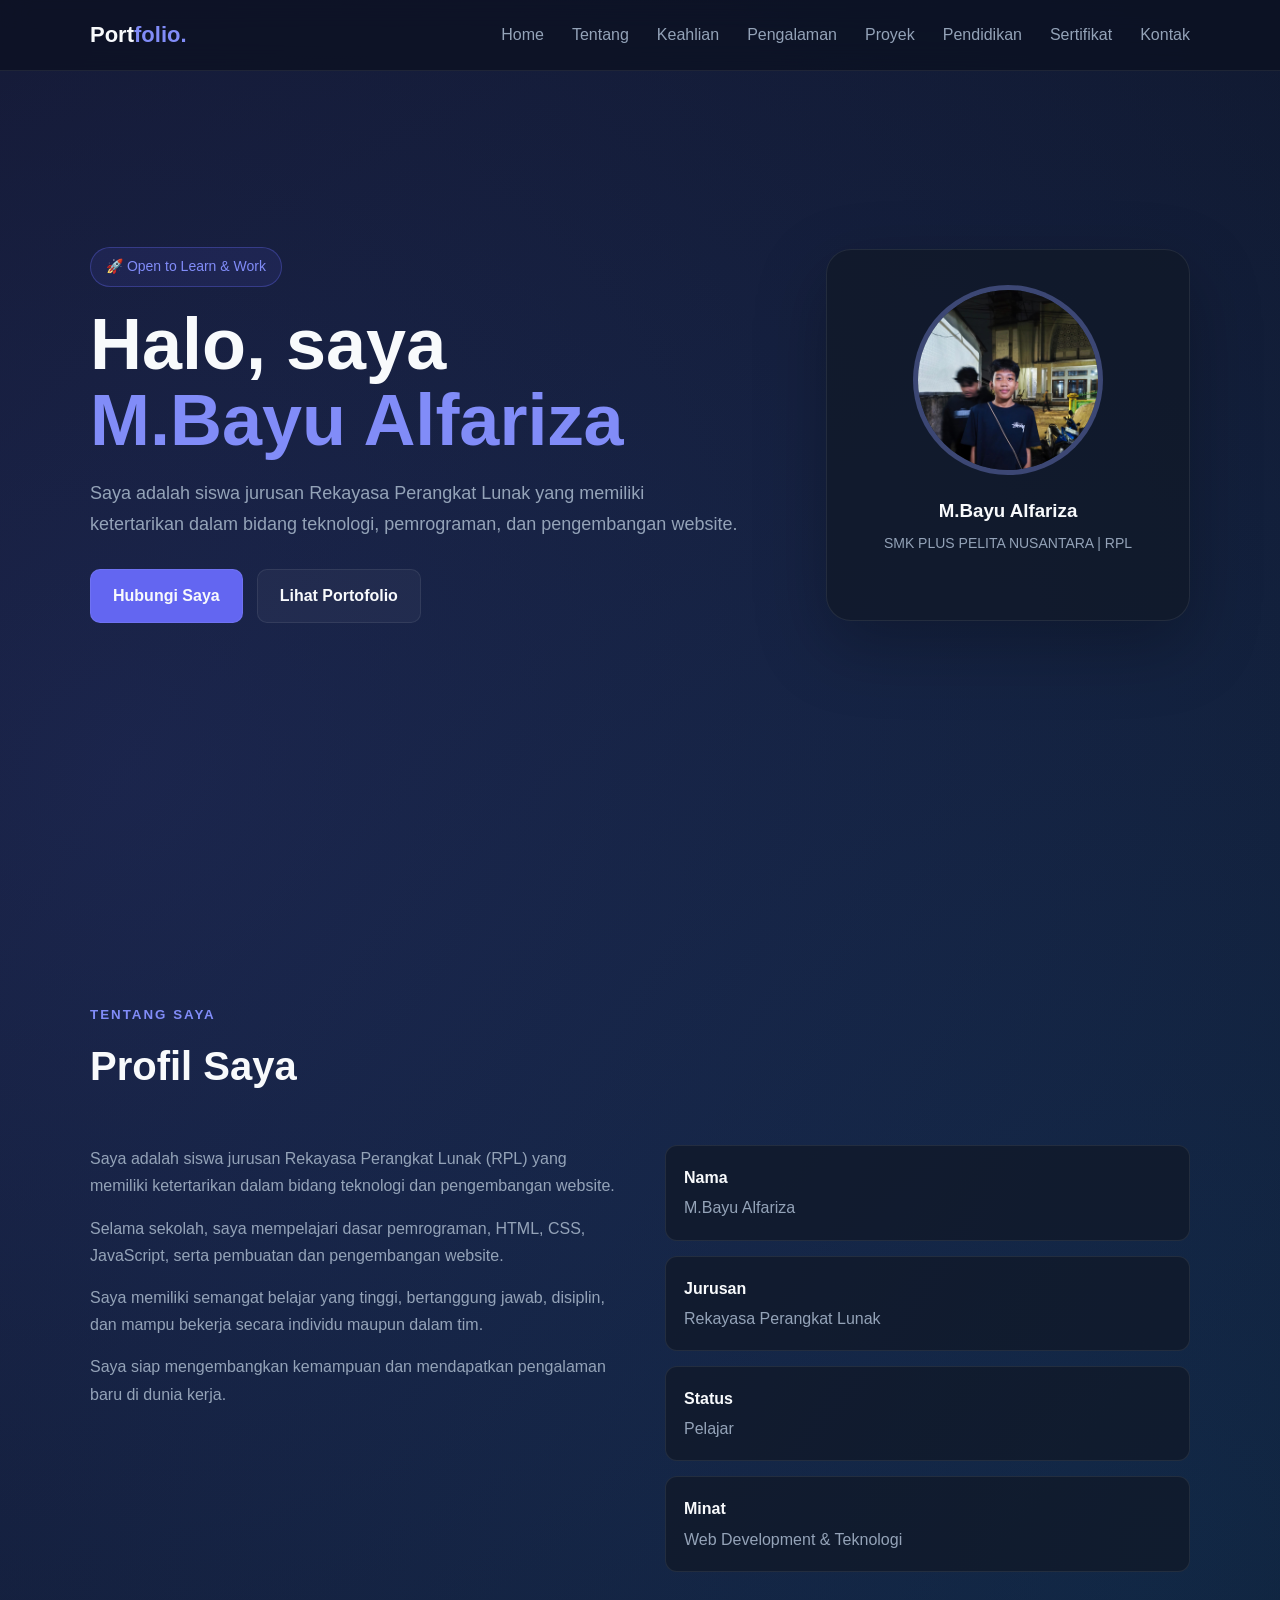
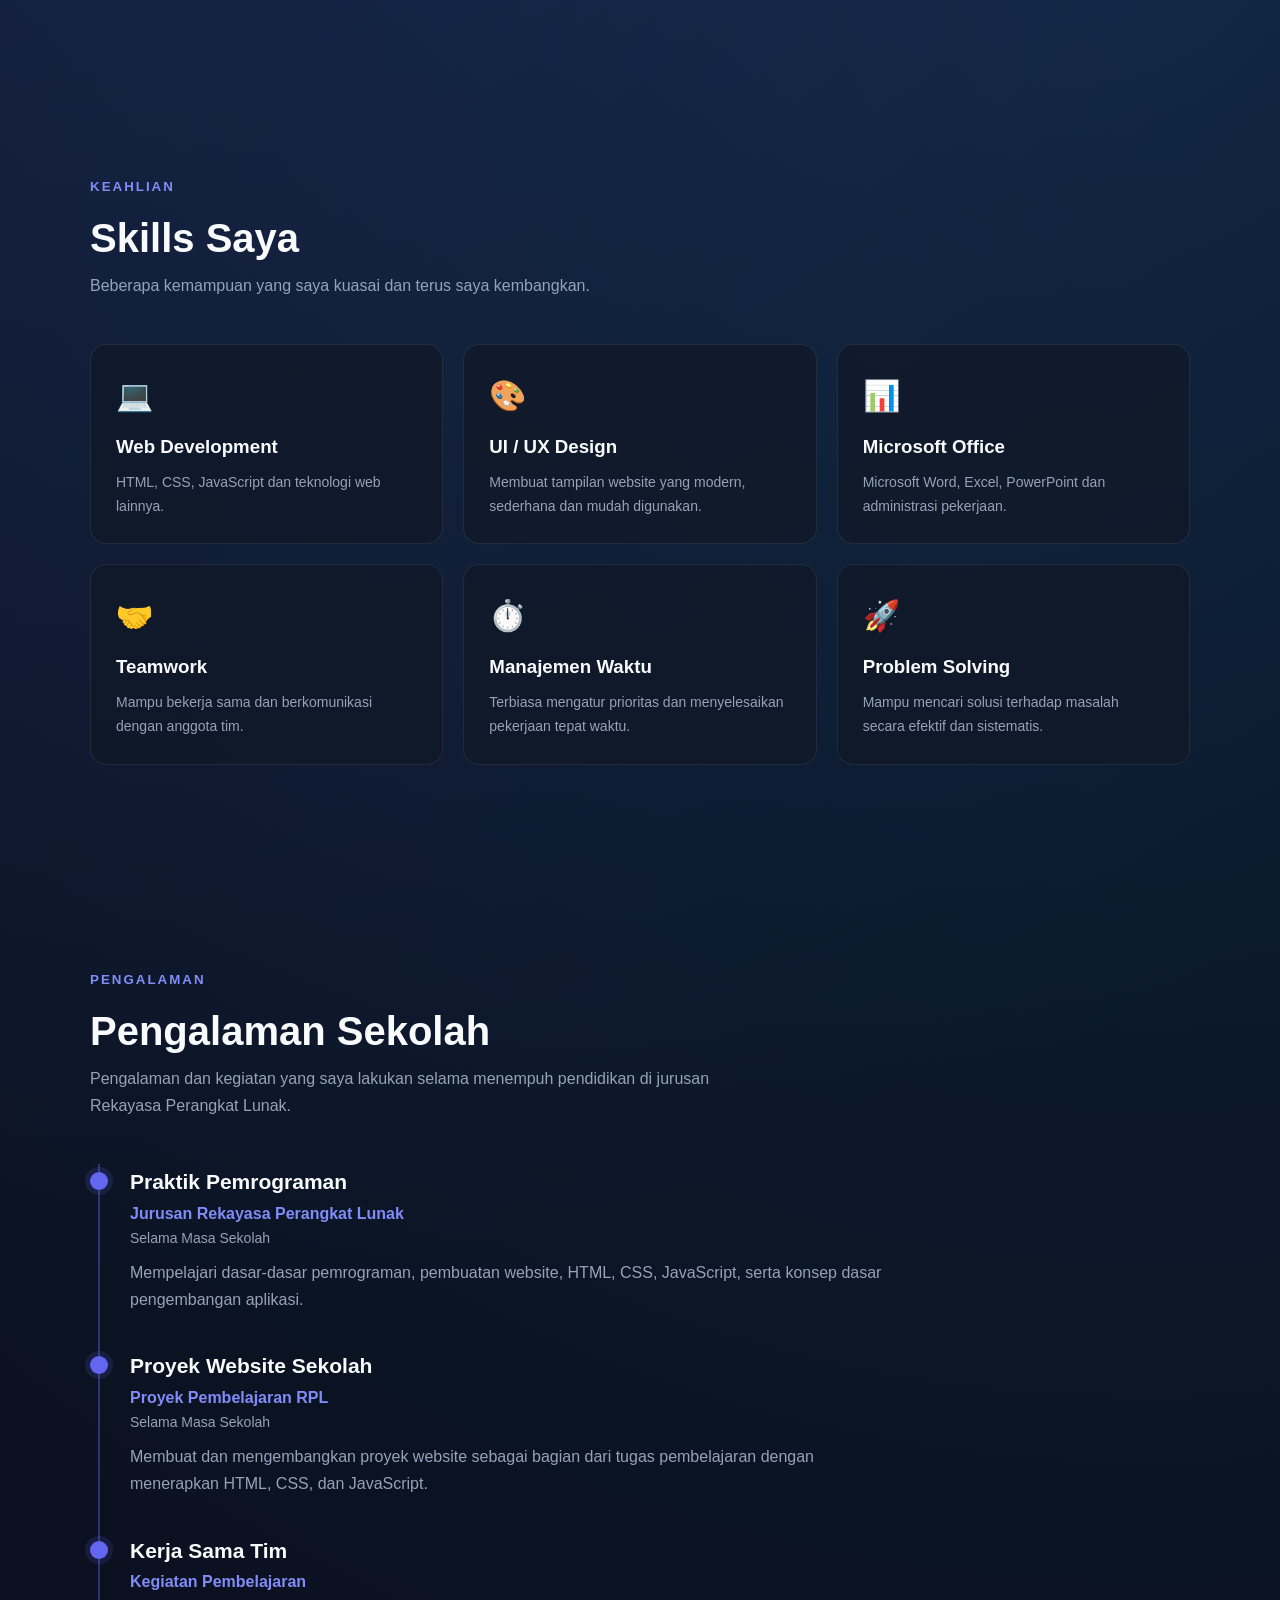
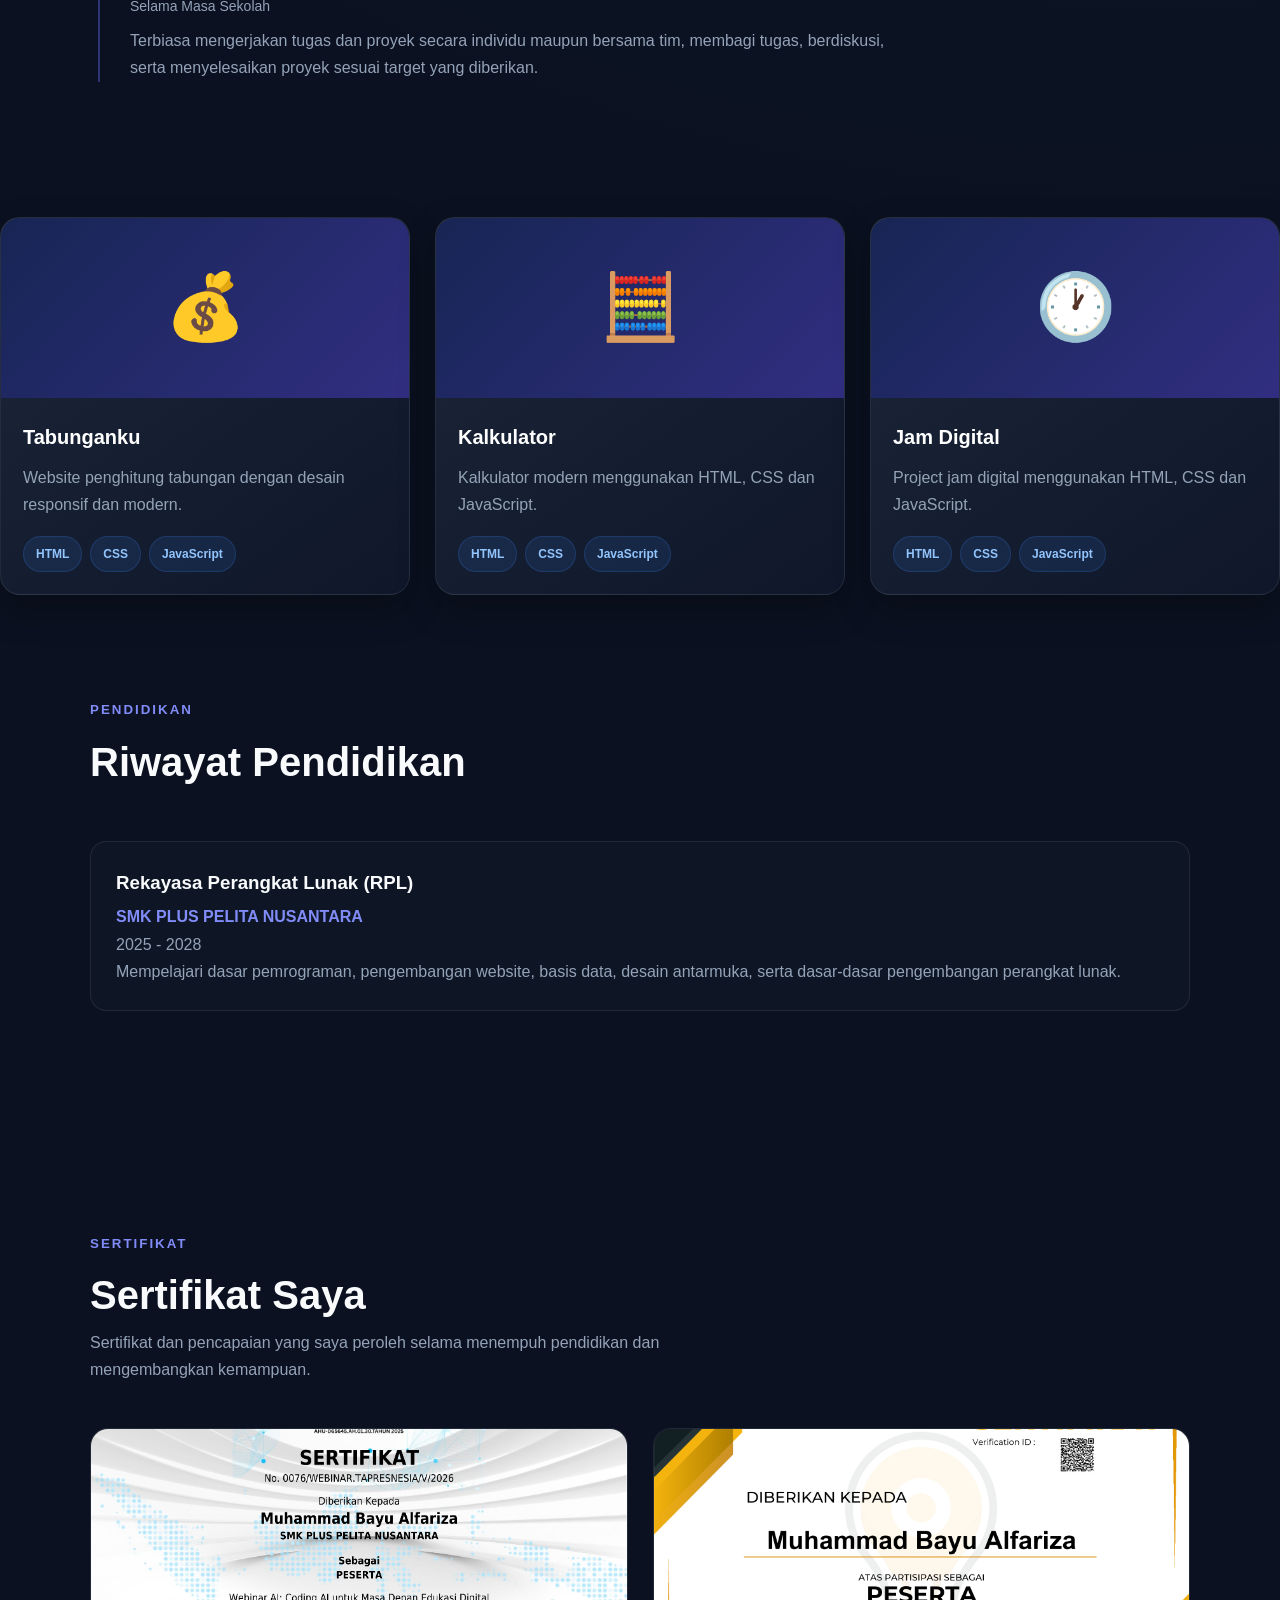
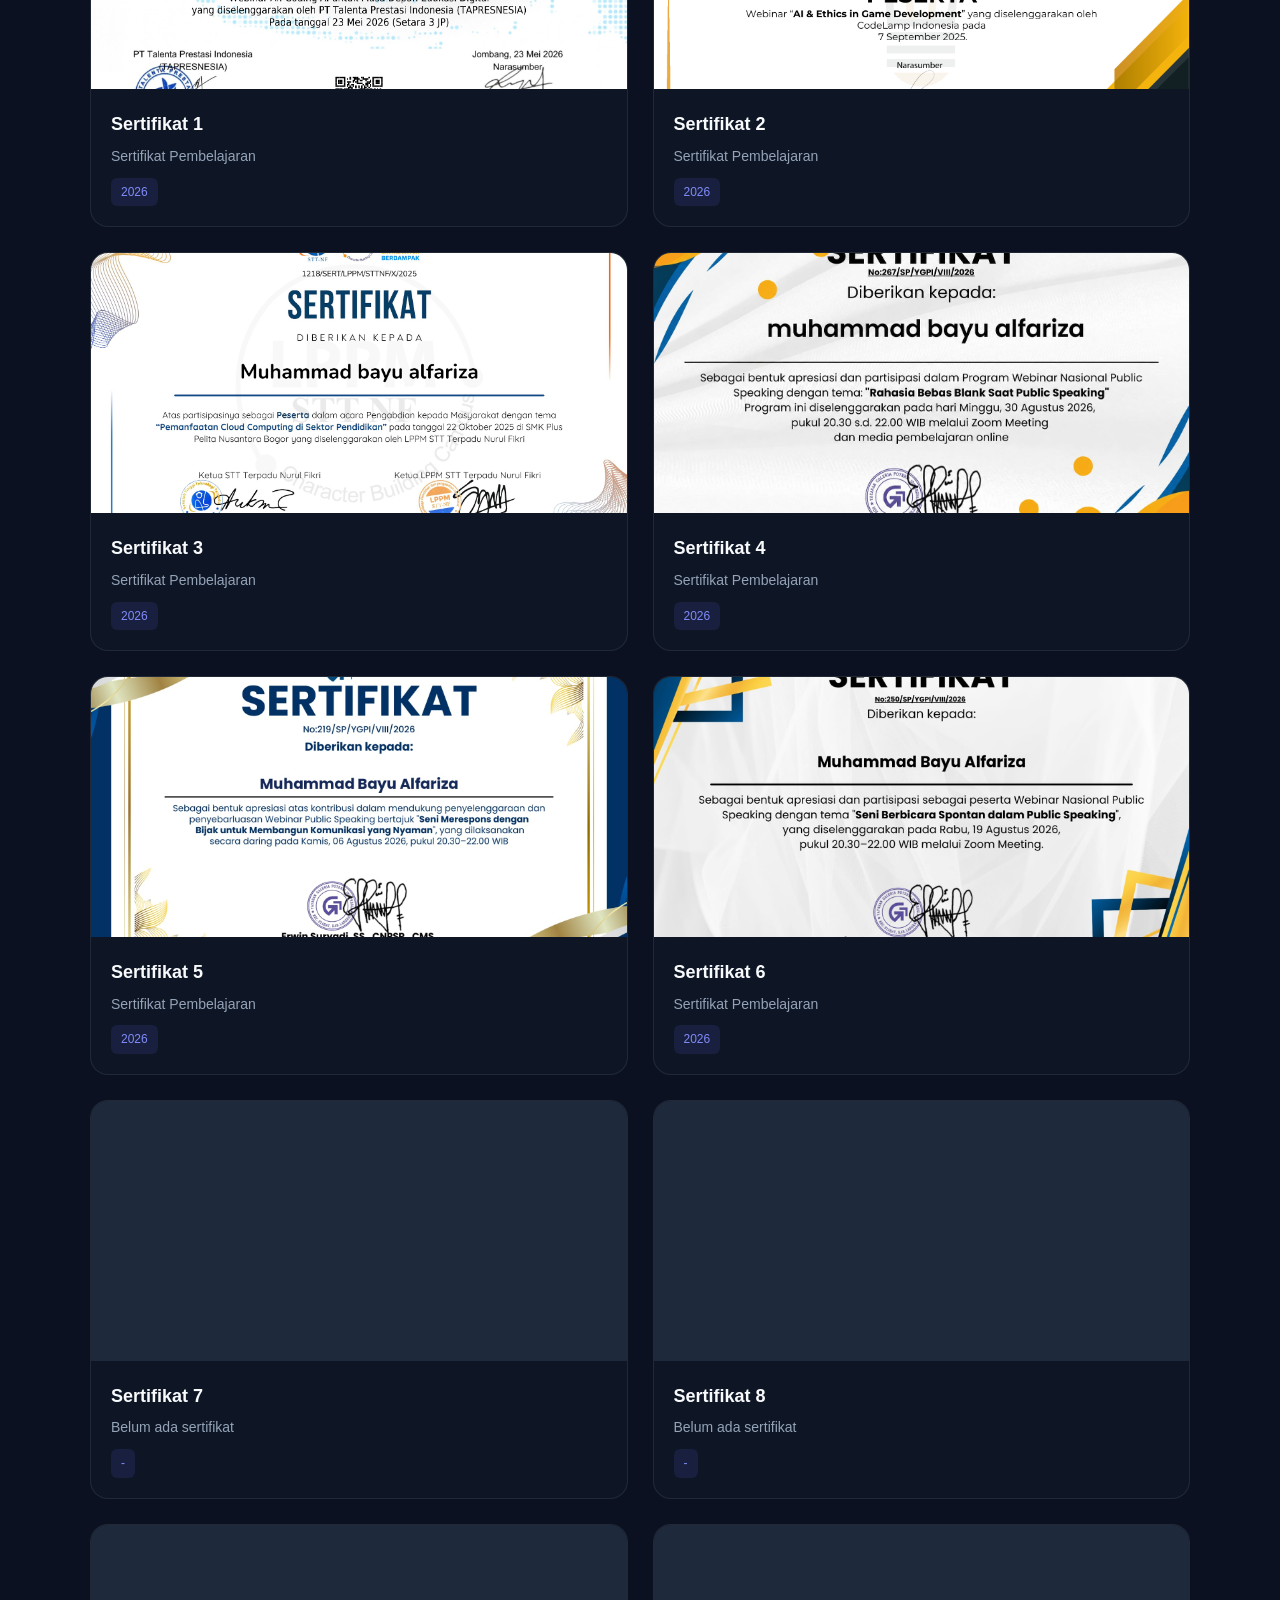
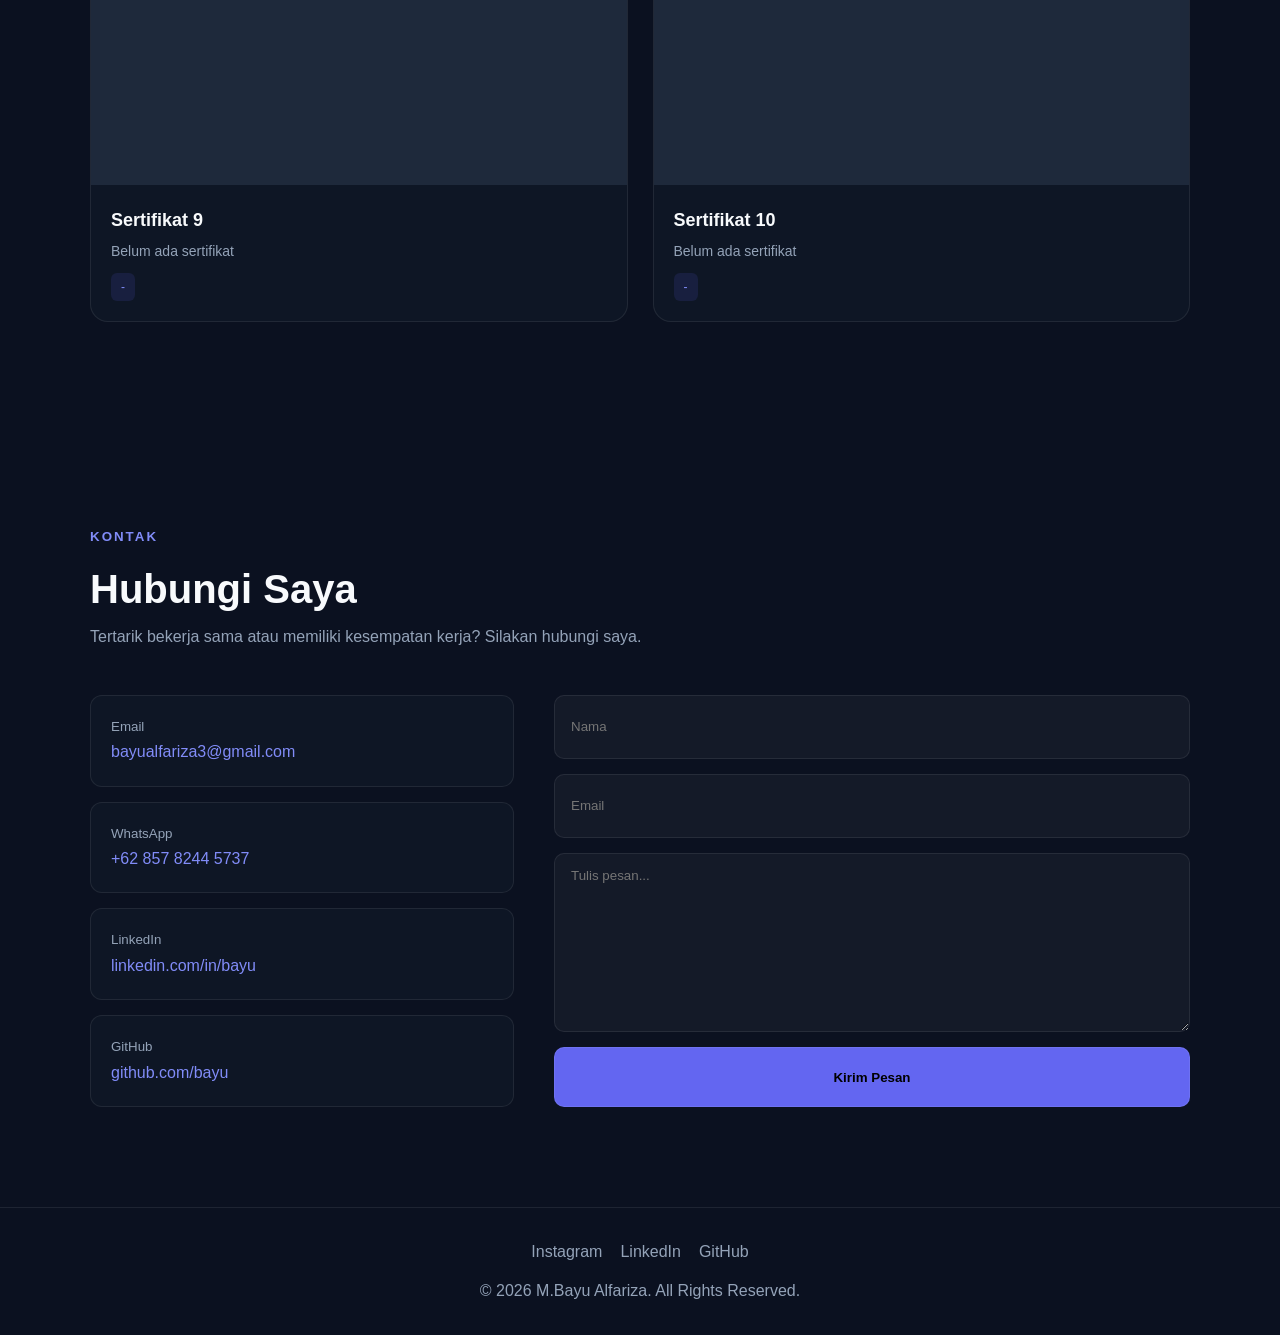
==== index.html @ d391c8b3 "Add files via upload" ====
<!DOCTYPE html>
<html lang="id">

<head>
  <meta charset="UTF-8">
  <meta name="viewport" content="width=device-width, initial-scale=1.0">

  <title>Portofolio | M.Bayu Alfariza</title>

  <meta
    name="description"
    content="Portofolio M.Bayu Alfariza - Siswa Rekayasa Perangkat Lunak."
  >

  <link rel="stylesheet" href="style.css">
</head>

<body>

  <!-- =========================
       NAVBAR
  ========================= -->

  <nav>
    <div class="container nav-container">

      <a href="#home" class="logo">
        Port<span>folio.</span>
      </a>

      <button class="menu-btn" onclick="toggleMenu()">
        ☰
      </button>

      <ul class="nav-links" id="navLinks">
        <li><a href="#home">Home</a></li>
        <li><a href="#about">Tentang</a></li>
        <li><a href="#skills">Keahlian</a></li>
        <li><a href="#experience">Pengalaman</a></li>
        <li><a href="#projects">Proyek</a></li>
        <li><a href="#education">Pendidikan</a></li>
        <li><a href="#certificates">Sertifikat</a></li>
        <li><a href="#contact">Kontak</a></li>
      </ul>

    </div>
  </nav>


  <!-- =========================
       HERO
  ========================= -->

  <section class="hero" id="home">

    <div class="container hero-content">

      <div>

        <span class="badge">
          🚀 Open to Learn & Work
        </span>

        <h1>
          Halo, saya<br>
          <span>M.Bayu Alfariza</span>
        </h1>

        <p>
          Saya adalah siswa jurusan Rekayasa Perangkat Lunak
          yang memiliki ketertarikan dalam bidang teknologi,
          pemrograman, dan pengembangan website.
        </p>

        <div class="buttons">

          <a href="#contact" class="btn btn-primary">
            Hubungi Saya
          </a>

          <a href="#projects" class="btn btn-secondary">
            Lihat Portofolio
          </a>

        </div>

      </div>


      <div class="profile-card">

        <div class="profile-photo">

          <img
            src="bayu.jpeg"
            alt="Foto M.Bayu Alfariza"
          >

        </div>

        <h3>M.Bayu Alfariza</h3>

        <p>
          SMK PLUS PELITA NUSANTARA | RPL
        </p>

      </div>

    </div>

  </section>


  <!-- =========================
       ABOUT
  ========================= -->

  <section id="about">

    <div class="container">

      <div class="section-title">

        <small>Tentang Saya</small>

        <h2>Profil Saya</h2>

      </div>


      <div class="about">

        <div>

          <p>
            Saya adalah siswa jurusan Rekayasa Perangkat Lunak
            (RPL) yang memiliki ketertarikan dalam bidang teknologi
            dan pengembangan website.
          </p>

          <p>
            Selama sekolah, saya mempelajari dasar pemrograman,
            HTML, CSS, JavaScript, serta pembuatan dan pengembangan
            website.
          </p>

          <p>
            Saya memiliki semangat belajar yang tinggi,
            bertanggung jawab, disiplin, dan mampu bekerja
            secara individu maupun dalam tim.
          </p>

          <p>
            Saya siap mengembangkan kemampuan dan mendapatkan
            pengalaman baru di dunia kerja.
          </p>

        </div>


        <div class="info-list">

          <div class="info-item">
            <strong>Nama</strong>
            <span>M.Bayu Alfariza</span>
          </div>

          <div class="info-item">
            <strong>Jurusan</strong>
            <span>Rekayasa Perangkat Lunak</span>
          </div>

          <div class="info-item">
            <strong>Status</strong>
            <span>Pelajar</span>
          </div>

          <div class="info-item">
            <strong>Minat</strong>
            <span>Web Development & Teknologi</span>
          </div>

        </div>

      </div>

    </div>

  </section>


  <!-- =========================
       SKILLS
  ========================= -->

  <section id="skills">

    <div class="container">

      <div class="section-title">

        <small>Keahlian</small>

        <h2>Skills Saya</h2>

        <p>
          Beberapa kemampuan yang saya kuasai dan terus
          saya kembangkan.
        </p>

      </div>


      <div class="skills">

        <div class="skill-card">
          <div class="skill-icon">💻</div>
          <h3>Web Development</h3>
          <p>
            HTML, CSS, JavaScript dan teknologi web lainnya.
          </p>
        </div>

        <div class="skill-card">
          <div class="skill-icon">🎨</div>
          <h3>UI / UX Design</h3>
          <p>
            Membuat tampilan website yang modern,
            sederhana dan mudah digunakan.
          </p>
        </div>

        <div class="skill-card">
          <div class="skill-icon">📊</div>
          <h3>Microsoft Office</h3>
          <p>
            Microsoft Word, Excel, PowerPoint dan
            administrasi pekerjaan.
          </p>
        </div>

        <div class="skill-card">
          <div class="skill-icon">🤝</div>
          <h3>Teamwork</h3>
          <p>
            Mampu bekerja sama dan berkomunikasi
            dengan anggota tim.
          </p>
        </div>

        <div class="skill-card">
          <div class="skill-icon">⏱️</div>
          <h3>Manajemen Waktu</h3>
          <p>
            Terbiasa mengatur prioritas dan menyelesaikan
            pekerjaan tepat waktu.
          </p>
        </div>

        <div class="skill-card">
          <div class="skill-icon">🚀</div>
          <h3>Problem Solving</h3>
          <p>
            Mampu mencari solusi terhadap masalah
            secara efektif dan sistematis.
          </p>
        </div>

      </div>

    </div>

  </section>


  <!-- =========================
       PENGALAMAN SEKOLAH
  ========================= -->

  <section id="experience">

    <div class="container">

      <div class="section-title">

        <small>Pengalaman</small>

        <h2>Pengalaman Sekolah</h2>

        <p>
          Pengalaman dan kegiatan yang saya lakukan selama
          menempuh pendidikan di jurusan Rekayasa Perangkat Lunak.
        </p>

      </div>


      <div class="timeline">

        <div class="timeline-item">

          <h3>Praktik Pemrograman</h3>

          <div class="company">
            Jurusan Rekayasa Perangkat Lunak
          </div>

          <div class="date">
            Selama Masa Sekolah
          </div>

          <p>
            Mempelajari dasar-dasar pemrograman, pembuatan
            website, HTML, CSS, JavaScript, serta konsep dasar
            pengembangan aplikasi.
          </p>

        </div>


        <div class="timeline-item">

          <h3>Proyek Website Sekolah</h3>

          <div class="company">
            Proyek Pembelajaran RPL
          </div>

          <div class="date">
            Selama Masa Sekolah
          </div>

          <p>
            Membuat dan mengembangkan proyek website sebagai
            bagian dari tugas pembelajaran dengan menerapkan
            HTML, CSS, dan JavaScript.
          </p>

        </div>


        <div class="timeline-item">

          <h3>Kerja Sama Tim</h3>

          <div class="company">
            Kegiatan Pembelajaran
          </div>

          <div class="date">
            Selama Masa Sekolah
          </div>

          <p>
            Terbiasa mengerjakan tugas dan proyek secara
            individu maupun bersama tim, membagi tugas,
            berdiskusi, serta menyelesaikan proyek sesuai
            target yang diberikan.
          </p>

        </div>

      </div>

    </div>

  </section>


<div class="projects">

  <!-- TABUNGANKU -->
  <div class="project-card">
    <a href="tabungan/index.html" class="project-link">

      <div class="project-image">
        💰
      </div>

      <div class="project-content">
        <h3>Tabunganku</h3>

        <p>
          Website penghitung tabungan dengan desain
          responsif dan modern.
        </p>

        <div class="tags">
          <span class="tag">HTML</span>
          <span class="tag">CSS</span>
          <span class="tag">JavaScript</span>
        </div>
      </div>

    </a>
  </div>


  <!-- KALKULATOR -->
  <div class="project-card">
    <a href="kalkulator/index.html" class="project-link">

      <div class="project-image">
        🧮
      </div>

      <div class="project-content">
        <h3>Kalkulator</h3>

        <p>
          Kalkulator modern menggunakan HTML,
          CSS dan JavaScript.
        </p>

        <div class="tags">
          <span class="tag">HTML</span>
          <span class="tag">CSS</span>
          <span class="tag">JavaScript</span>
        </div>
      </div>

    </a>
  </div>


  <!-- JAM DIGITAL -->
  <div class="project-card">
    <a href="jamdigital/index.html" class="project-link">

      <div class="project-image">
        🕐
      </div>

      <div class="project-content">
        <h3>Jam Digital</h3>

        <p>
          Project jam digital menggunakan HTML,
          CSS dan JavaScript.
        </p>

        <div class="tags">
          <span class="tag">HTML</span>
          <span class="tag">CSS</span>
          <span class="tag">JavaScript</span>
        </div>
      </div>

    </a>
  </div>

</div>



  <!-- =========================
       PENDIDIKAN
  ========================= -->

  <section id="education">

    <div class="container">

      <div class="section-title">

        <small>Pendidikan</small>

        <h2>Riwayat Pendidikan</h2>

      </div>


      <div class="education-card">

        <h3>
          Rekayasa Perangkat Lunak (RPL)
        </h3>

        <div class="school">
          SMK PLUS PELITA NUSANTARA
        </div>

        <p>
          2025 - 2028
        </p>

        <p>
          Mempelajari dasar pemrograman, pengembangan website,
          basis data, desain antarmuka, serta dasar-dasar
          pengembangan perangkat lunak.
        </p>

      </div>

    </div>

  </section>


  <!-- =========================
       SERTIFIKAT
  ========================= -->

  <section id="certificates">

    <div class="container">

      <div class="section-title">

        <small>Sertifikat</small>

        <h2>Sertifikat Saya</h2>

        <p>
          Sertifikat dan pencapaian yang saya peroleh selama
          menempuh pendidikan dan mengembangkan kemampuan.
        </p>

      </div>


      <div class="certificates">

        <!-- Sertifikat 1 -->
        <div class="certificate-card">

          <div class="certificate-image">
            <img
              src="0.png"
              alt="Sertifikat 1"
              onclick="openCertificate(this.src)"
            >
          </div>

          <div class="certificate-content">
            <h3>Sertifikat 1</h3>
            <p>Sertifikat Pembelajaran</p>
            <span>2026</span>
          </div>

        </div>


        <!-- Sertifikat 2 -->
        <div class="certificate-card">

          <div class="certificate-image">
            <img
              src="2.png"
              alt="Sertifikat 2"
              onclick="openCertificate(this.src)"
            >
          </div>

          <div class="certificate-content">
            <h3>Sertifikat 2</h3>
            <p>Sertifikat Pembelajaran</p>
            <span>2026</span>
          </div>

        </div>


        <!-- Sertifikat 3 -->
        <div class="certificate-card">

          <div class="certificate-image">
            <img
              src="3.png"
              alt="Sertifikat 3"
              onclick="openCertificate(this.src)"
            >
          </div>

          <div class="certificate-content">
            <h3>Sertifikat 3</h3>
            <p>Sertifikat Pembelajaran</p>
            <span>2026</span>
          </div>

        </div>


        <!-- Sertifikat 4 -->
        <div class="certificate-card">

          <div class="certificate-image">
            <img
              src="4.jpeg"
              alt="Sertifikat 4"
              onclick="openCertificate(this.src)"
            >
          </div>

          <div class="certificate-content">
            <h3>Sertifikat 4</h3>
            <p>Sertifikat Pembelajaran</p>
            <span>2026</span>
          </div>

        </div>


        <!-- Sertifikat 5 -->
        <div class="certificate-card">

          <div class="certificate-image">
            <img
              src="5.jpeg"
              alt="Sertifikat 5"
              onclick="openCertificate(this.src)"
            >
          </div>

          <div class="certificate-content">
            <h3>Sertifikat 5</h3>
            <p>Sertifikat Pembelajaran</p>
            <span>2026</span>
          </div>

        </div>


        <!-- Sertifikat 6 -->
        <div class="certificate-card">

          <div class="certificate-image">
            <img
              src="6.jpeg"
              alt="Sertifikat 6"
              onclick="openCertificate(this.src)"
            >
          </div>

          <div class="certificate-content">
            <h3>Sertifikat 6</h3>
            <p>Sertifikat Pembelajaran</p>
            <span>2026</span>
          </div>

        </div>


        <!-- Sertifikat 7 -->
        <div class="certificate-card">

          <div class="certificate-image">
            <!-- Tempat foto sertifikat 7 -->
          </div>

          <div class="certificate-content">
            <h3>Sertifikat 7</h3>
            <p>Belum ada sertifikat</p>
            <span>-</span>
          </div>

        </div>


        <!-- Sertifikat 8 -->
        <div class="certificate-card">

          <div class="certificate-image">
            <!-- Tempat foto sertifikat 8 -->
          </div>

          <div class="certificate-content">
            <h3>Sertifikat 8</h3>
            <p>Belum ada sertifikat</p>
            <span>-</span>
          </div>

        </div>


        <!-- Sertifikat 9 -->
        <div class="certificate-card">

          <div class="certificate-image">
            <!-- Tempat foto sertifikat 9 -->
          </div>

          <div class="certificate-content">
            <h3>Sertifikat 9</h3>
            <p>Belum ada sertifikat</p>
            <span>-</span>
          </div>

        </div>


        <!-- Sertifikat 10 -->
        <div class="certificate-card">

          <div class="certificate-image">
            <!-- Tempat foto sertifikat 10 -->
          </div>

          <div class="certificate-content">
            <h3>Sertifikat 10</h3>
            <p>Belum ada sertifikat</p>
            <span>-</span>
          </div>

        </div>

      </div>

    </div>

  </section>


  <!-- =========================
       POPUP SERTIFIKAT
  ========================= -->

  <div
    class="certificate-modal"
    id="certificateModal"
  >

    <button
      class="close-modal"
      onclick="closeCertificate()"
    >
      &times;
    </button>

    <img
      id="certificatePreview"
      src=""
      alt="Preview Sertifikat"
    >

  </div>


  <!-- =========================
       CONTACT
  ========================= -->

  <section id="contact">

    <div class="container">

      <div class="section-title">

        <small>Kontak</small>

        <h2>Hubungi Saya</h2>

        <p>
          Tertarik bekerja sama atau memiliki kesempatan
          kerja? Silakan hubungi saya.
        </p>

      </div>


      <div class="contact">

        <div class="contact-info">

          <div class="contact-item">
            <small>Email</small>
            <a href="mailto:bayualfariza3@gmail.com">
              bayualfariza3@gmail.com
            </a>
          </div>

          <div class="contact-item">
            <small>WhatsApp</small>
            <a
              href="https://wa.me/6285782445737"
              target="_blank"
            >
              +62 857 8244 5737
            </a>
          </div>

          <div class="contact-item">
            <small>LinkedIn</small>
            <a href="#" target="_blank">
              linkedin.com/in/bayu
            </a>
          </div>

          <div class="contact-item">
            <small>GitHub</small>
            <a href="#" target="_blank">
              github.com/bayu
            </a>
          </div>

        </div>


        <form onsubmit="sendMessage(event)">

          <input
            type="text"
            id="name"
            placeholder="Nama"
            required
          >

          <input
            type="email"
            id="email"
            placeholder="Email"
            required
          >

          <textarea
            id="message"
            placeholder="Tulis pesan..."
            required
          ></textarea>

          <button
            type="submit"
            class="btn btn-primary"
          >
            Kirim Pesan
          </button>

        </form>

      </div>

    </div>

  </section>


  <!-- =========================
       FOOTER
  ========================= -->

  <footer>

    <div class="container">

      <div class="social">

        <a href="#" target="_blank">Instagram</a>
        <a href="#" target="_blank">LinkedIn</a>
        <a href="#" target="_blank">GitHub</a>

      </div>

      <p>
        © <span id="year"></span>
        M.Bayu Alfariza.
        All Rights Reserved.
      </p>

    </div>

  </footer>


  <script src="script.js"></script>

</body>
</html>
---- style.css ----
:root {
  --bg: #0b1120;
  --bg-soft: #111827;
  --card: rgba(17, 24, 39, 0.75);
  --primary: #6366f1;
  --primary-light: #818cf8;
  --text: #f8fafc;
  --muted: #94a3b8;
  --border: rgba(255, 255, 255, 0.08);
}

* {
  margin: 0;
  padding: 0;
  box-sizing: border-box;
  scroll-behavior: smooth;
}

body {
  font-family: Arial, Helvetica, sans-serif;
  background:
    radial-gradient(
      circle at 10% 10%,
      rgba(99, 102, 241, 0.18),
      transparent 30%
    ),
    radial-gradient(
      circle at 90% 20%,
      rgba(14, 165, 233, 0.12),
      transparent 30%
    ),
    var(--bg);
  color: var(--text);
  line-height: 1.7;
}

a {
  color: inherit;
  text-decoration: none;
}

.container {
  width: min(1100px, 90%);
  margin: auto;
}

/* =========================
   NAVBAR
========================= */

nav {
  position: fixed;
  top: 0;
  left: 0;
  width: 100%;
  z-index: 1000;
  background: rgba(11, 17, 32, 0.75);
  backdrop-filter: blur(14px);
  border-bottom: 1px solid var(--border);
}

.nav-container {
  height: 70px;
  display: flex;
  align-items: center;
  justify-content: space-between;
}

.logo {
  font-size: 22px;
  font-weight: 800;
}

.logo span {
  color: var(--primary-light);
}

.nav-links {
  display: flex;
  gap: 28px;
  list-style: none;
}

.nav-links a {
  color: var(--muted);
  transition: 0.3s;
}

.nav-links a:hover {
  color: white;
}

.menu-btn {
  display: none;
  background: none;
  border: none;
  color: white;
  font-size: 25px;
  cursor: pointer;
}

/* =========================
   HERO
========================= */

.hero {
  min-height: 100vh;
  display: flex;
  align-items: center;
  padding-top: 70px;
}

.hero-content {
  display: grid;
  grid-template-columns: 1.3fr 0.7fr;
  align-items: center;
  gap: 60px;
}

.badge {
  display: inline-block;
  padding: 7px 15px;
  border: 1px solid rgba(99, 102, 241, 0.35);
  background: rgba(99, 102, 241, 0.1);
  color: var(--primary-light);
  border-radius: 30px;
  margin-bottom: 20px;
  font-size: 14px;
}

.hero h1 {
  font-size: clamp(40px, 7vw, 72px);
  line-height: 1.05;
  margin-bottom: 20px;
}

.hero h1 span {
  color: var(--primary-light);
}

.hero p {
  max-width: 650px;
  margin-bottom: 30px;
  color: var(--muted);
  font-size: 18px;
}

.buttons {
  display: flex;
  gap: 14px;
  flex-wrap: wrap;
}

.btn {
  display: inline-block;
  padding: 12px 22px;
  border: 1px solid var(--border);
  border-radius: 10px;
  font-weight: 700;
  transition: 0.3s;
}

.btn-primary {
  background: var(--primary);
}

.btn-primary:hover {
  background: #4f46e5;
  transform: translateY(-2px);
}

.btn-secondary {
  background: rgba(255, 255, 255, 0.04);
}

.btn-secondary:hover {
  background: rgba(255, 255, 255, 0.09);
}

.profile-card {
  padding: 35px;
  border: 1px solid var(--border);
  border-radius: 25px;
  background: var(--card);
  text-align: center;
  box-shadow: 0 25px 70px rgba(0, 0, 0, 0.25);
}

.profile-photo {
  width: 190px;
  height: 190px;
  margin: auto auto 20px;
  overflow: hidden;
  border: 5px solid rgba(129, 140, 248, 0.3);
  border-radius: 50%;
  background: #1e293b;
}

.profile-photo img {
  width: 100%;
  height: 100%;
  object-fit: cover;
}

.profile-card h3 {
  margin-bottom: 5px;
}

.profile-card p {
  color: var(--muted);
  font-size: 14px;
}

/* =========================
   SECTION
========================= */

section {
  padding: 100px 0;
}

.section-title {
  margin-bottom: 45px;
}

.section-title small {
  color: var(--primary-light);
  font-weight: bold;
  text-transform: uppercase;
  letter-spacing: 2px;
}

.section-title h2 {
  margin-top: 5px;
  font-size: 40px;
}

.section-title p {
  max-width: 650px;
  color: var(--muted);
}

/* =========================
   ABOUT
========================= */

.about {
  display: grid;
  grid-template-columns: 1fr 1fr;
  gap: 50px;
}

.about p {
  margin-bottom: 15px;
  color: var(--muted);
}

.info-list {
  display: grid;
  gap: 15px;
}

.info-item {
  padding: 18px;
  border: 1px solid var(--border);
  border-radius: 12px;
  background: var(--card);
}

.info-item strong {
  display: block;
  margin-bottom: 3px;
}

.info-item span {
  color: var(--muted);
}

/* =========================
   SKILLS
========================= */

.skills {
  display: grid;
  grid-template-columns: repeat(3, 1fr);
  gap: 20px;
}

.skill-card {
  padding: 25px;
  border: 1px solid var(--border);
  border-radius: 16px;
  background: var(--card);
  transition: 0.3s;
}

.skill-card:hover {
  transform: translateY(-5px);
  border-color: rgba(129, 140, 248, 0.5);
}

.skill-icon {
  margin-bottom: 10px;
  font-size: 30px;
}

.skill-card h3 {
  margin-bottom: 8px;
}

.skill-card p {
  color: var(--muted);
  font-size: 14px;
}

/* =========================
   EXPERIENCE
========================= */

.timeline {
  position: relative;
  max-width: 800px;
}

.timeline::before {
  content: "";
  position: absolute;
  top: 0;
  left: 8px;
  width: 2px;
  height: 100%;
  background: rgba(99, 102, 241, 0.4);
}

.timeline-item {
  position: relative;
  padding-left: 40px;
  margin-bottom: 35px;
}

.timeline-item::before {
  content: "";
  position: absolute;
  top: 8px;
  left: 0;
  width: 18px;
  height: 18px;
  border-radius: 50%;
  background: var(--primary);
  box-shadow: 0 0 0 5px rgba(99, 102, 241, 0.15);
}

.timeline-item h3 {
  font-size: 21px;
}

.timeline-item .company {
  color: var(--primary-light);
  font-weight: bold;
}

.timeline-item .date {
  margin-bottom: 8px;
  color: var(--muted);
  font-size: 14px;
}

.timeline-item p {
  color: var(--muted);
}

/* =========================
   PROJECTS - RAPIH & SEJAJAR
========================= */

.projects {
  display: grid;
  grid-template-columns: repeat(3, 1fr);
  gap: 25px;
  align-items: stretch;
}

.project-card {
  display: flex;
  flex-direction: column;

  height: 100%;
  min-height: 360px;

  overflow: hidden;

  border-radius: 20px;

  background: linear-gradient(
    145deg,
    rgba(30, 41, 59, 0.95),
    rgba(15, 23, 42, 0.98)
  );

  border: 1px solid rgba(255, 255, 255, 0.08);

  box-shadow:
    0 15px 35px rgba(0, 0, 0, 0.25);

  transition: 0.3s ease;
}

.project-card:hover {
  transform: translateY(-8px);

  border-color: rgba(96, 165, 250, 0.4);

  box-shadow:
    0 20px 45px rgba(0, 0, 0, 0.35);
}

.project-image {
  height: 180px;

  display: flex;
  align-items: center;
  justify-content: center;

  flex-shrink: 0;

  font-size: 65px;

  background:
    linear-gradient(
      135deg,
      #172554,
      #312e81
    );
}

.project-content {
  display: flex;
  flex-direction: column;

  flex: 1;

  padding: 22px;
}

.project-content h3 {
  margin-bottom: 10px;

  font-size: 20px;
  color: #ffffff;
}

.project-content p {
  margin-bottom: 18px;

  line-height: 1.7;

  color: #94a3b8;
}

.tags {
  display: flex;

  flex-wrap: wrap;

  gap: 8px;

  margin-top: auto;
}

.tag {
  padding: 7px 12px;

  border-radius: 20px;

  font-size: 12px;
  font-weight: 600;

  color: #93c5fd;

  background: rgba(59, 130, 246, 0.12);

  border: 1px solid rgba(59, 130, 246, 0.2);
}


/* =========================
   TABLET
========================= */

@media (max-width: 900px) {

  .projects {
    grid-template-columns: repeat(2, 1fr);
  }

}


/* =========================
   HP
========================= */

@media (max-width: 600px) {

  .projects {
    grid-template-columns: 1fr;

    gap: 20px;
  }

  .project-card {
    min-height: 330px;
  }

  .project-image {
    height: 160px;
  }

}


/* =========================
   EDUCATION
========================= */

.education-card {
  padding: 25px;
  margin-bottom: 18px;
  border: 1px solid var(--border);
  border-radius: 16px;
  background: var(--card);
}

.education-card h3 {
  margin-bottom: 5px;
}

.education-card .school {
  color: var(--primary-light);
  font-weight: bold;
}

.education-card p {
  color: var(--muted);
}

/* =========================
   SERTIFIKAT
========================= */

.certificates {
  display: grid;

  /* 2 kotak ke samping */
  grid-template-columns: repeat(2, minmax(0, 1fr));

  gap: 25px;
}

.certificate-card {
  overflow: hidden;
  border: 1px solid var(--border);
  border-radius: 18px;
  background: var(--card);
  transition: 0.3s;
}

.certificate-card:hover {
  transform: translateY(-7px);
  border-color: rgba(129, 140, 248, 0.6);
  box-shadow: 0 15px 40px rgba(0, 0, 0, 0.25);
}

.certificate-image {
  width: 100%;
  height: 260px;
  overflow: hidden;
  background: #1e293b;
  cursor: pointer;
}

.certificate-image img {
  display: block;
  width: 100%;
  height: 100%;
  object-fit: cover;
  transition: 0.4s;
}

.certificate-card:hover .certificate-image img {
  transform: scale(1.04);
}

.certificate-content {
  padding: 20px;
}

.certificate-content h3 {
  margin-bottom: 5px;
  font-size: 18px;
}

.certificate-content p {
  margin-bottom: 8px;
  color: var(--muted);
  font-size: 14px;
}

.certificate-content span {
  display: inline-block;
  padding: 4px 10px;
  border-radius: 6px;
  background: rgba(99, 102, 241, 0.12);
  color: var(--primary-light);
  font-size: 12px;
}

/* =========================
   POPUP SERTIFIKAT
========================= */

.certificate-modal {
  position: fixed;
  inset: 0;
  z-index: 9999;

  display: none;
  align-items: center;
  justify-content: center;

  padding: 30px;
  background: rgba(0, 0, 0, 0.92);
}

.certificate-modal.active {
  display: flex;
}

.certificate-modal img {
  max-width: 90%;
  max-height: 90vh;
  object-fit: contain;

  border-radius: 10px;

  box-shadow: 0 0 50px rgba(0, 0, 0, 0.6);

  animation: zoomIn 0.25s ease;
}

.close-modal {
  position: absolute;
  top: 20px;
  right: 30px;

  z-index: 10000;

  width: 45px;
  height: 45px;

  border: none;
  border-radius: 50%;

  background: rgba(255, 255, 255, 0.1);
  color: white;

  font-size: 32px;
  cursor: pointer;
}

.close-modal:hover {
  background: var(--primary);
}

@keyframes zoomIn {
  from {
    transform: scale(0.8);
    opacity: 0;
  }

  to {
    transform: scale(1);
    opacity: 1;
  }
}

/* =========================
   CONTACT
========================= */

.contact {
  display: grid;
  grid-template-columns: 0.8fr 1.2fr;
  gap: 40px;
}

.contact-info {
  display: grid;
  gap: 15px;
}

.contact-item {
  padding: 20px;
  border: 1px solid var(--border);
  border-radius: 12px;
  background: var(--card);
}

.contact-item small {
  display: block;
  color: var(--muted);
}

.contact-item a {
  color: var(--primary-light);
}

form {
  display: grid;
  gap: 15px;
}

input,
textarea {
  width: 100%;
  padding: 14px 16px;

  border: 1px solid var(--border);
  border-radius: 10px;
  outline: none;

  background: rgba(255, 255, 255, 0.04);
  color: white;

  font-family: inherit;
}

input:focus,
textarea:focus {
  border-color: var(--primary);
}

textarea {
  min-height: 160px;
  resize: vertical;
}

/* =========================
   FOOTER
========================= */

footer {
  padding: 30px 0;
  border-top: 1px solid var(--border);
  color: var(--muted);
  text-align: center;
}

.social {
  display: flex;
  justify-content: center;
  gap: 18px;
  margin-bottom: 12px;
}

.social a {
  color: var(--muted);
  transition: 0.3s;
}

.social a:hover {
  color: white;
}

/* =========================
   RESPONSIVE
========================= */

@media (max-width: 800px) {
  .menu-btn {
    display: block;
  }

  .nav-links {
    position: absolute;
    top: 70px;
    left: 0;

    display: none;
    flex-direction: column;

    width: 100%;
    padding: 20px;

    background: #0b1120;
  }

  .nav-links.active {
    display: flex;
  }

  .hero-content,
  .about,
  .contact {
    grid-template-columns: 1fr;
  }

  .hero {
    padding-top: 110px;
  }

  .profile-card {
    max-width: 400px;
    margin: auto;
  }

  .skills,
  .projects {
    grid-template-columns: 1fr;
  }

  .section-title h2 {
    font-size: 32px;
  }

  /* Sertifikat tetap 2 kolom */
  .certificates {
    grid-template-columns: repeat(2, minmax(0, 1fr));
    gap: 15px;
  }

  .certificate-image {
    height: 220px;
  }
}
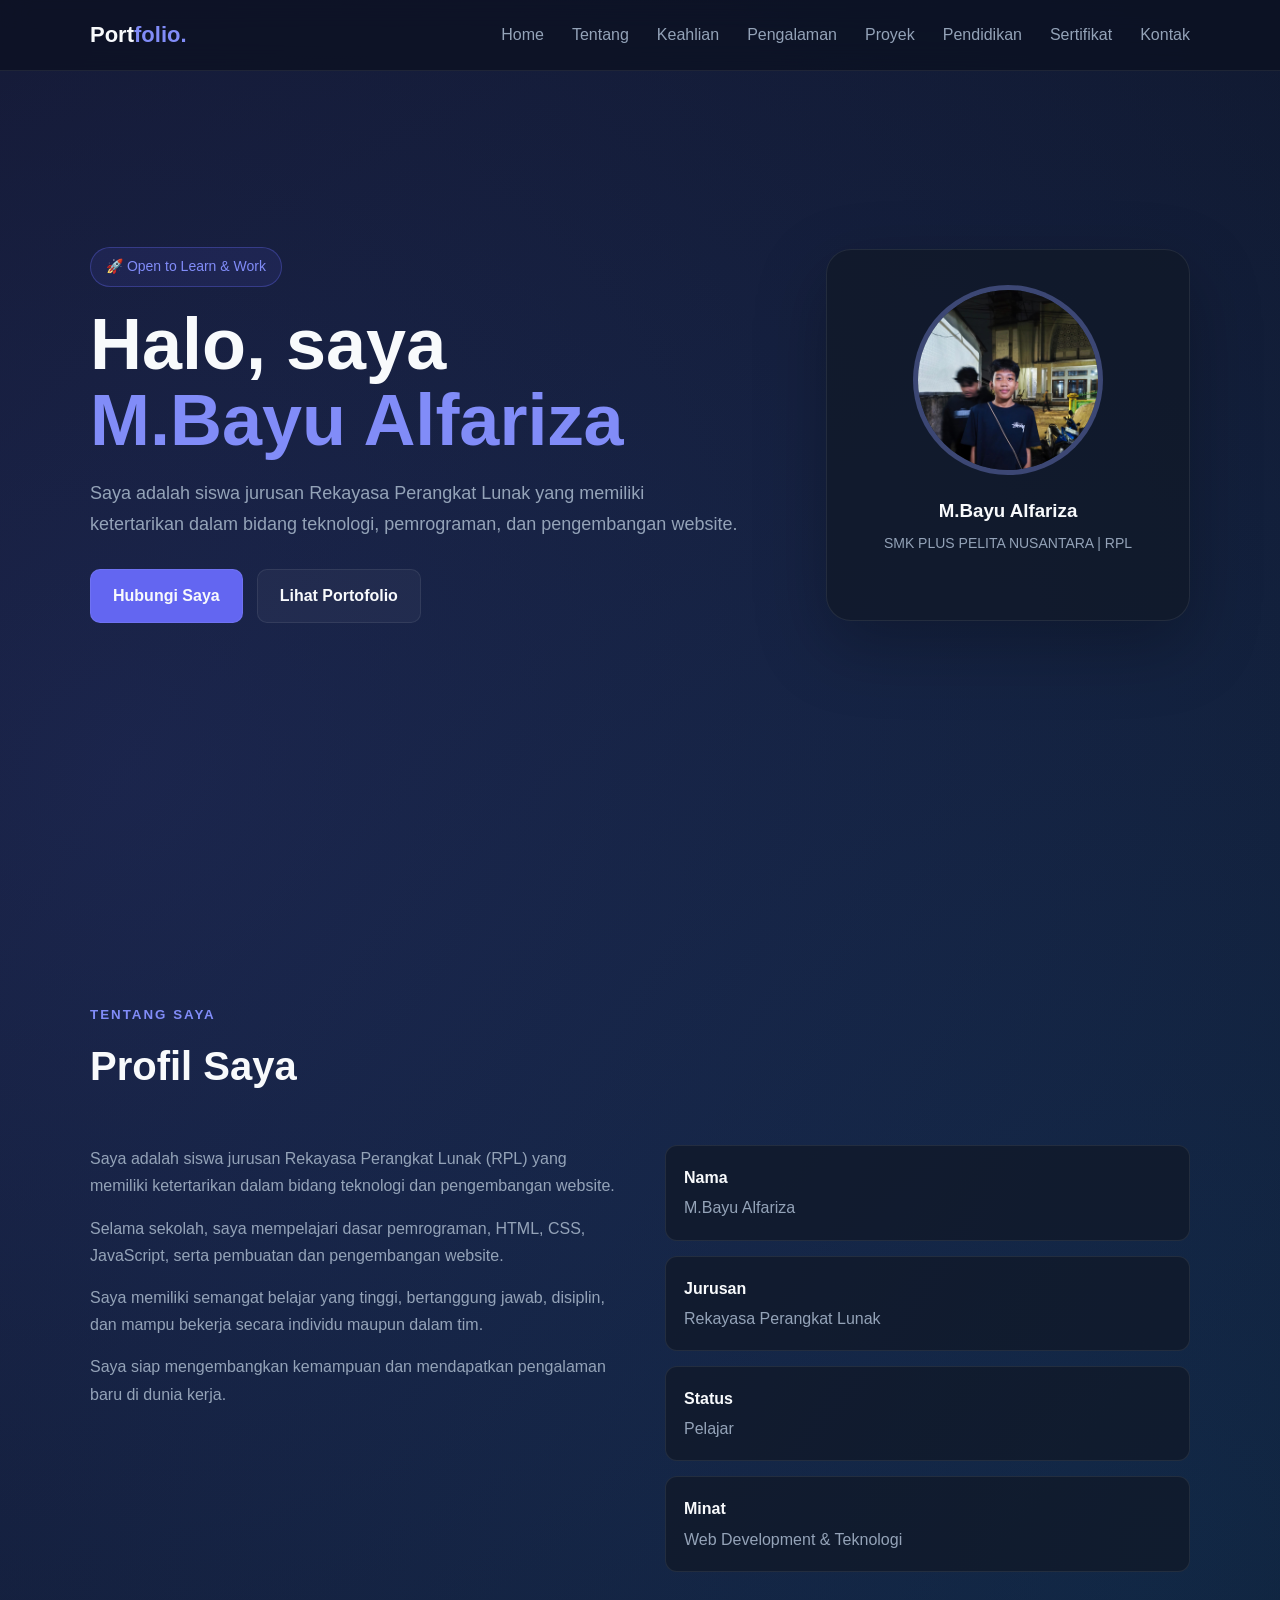
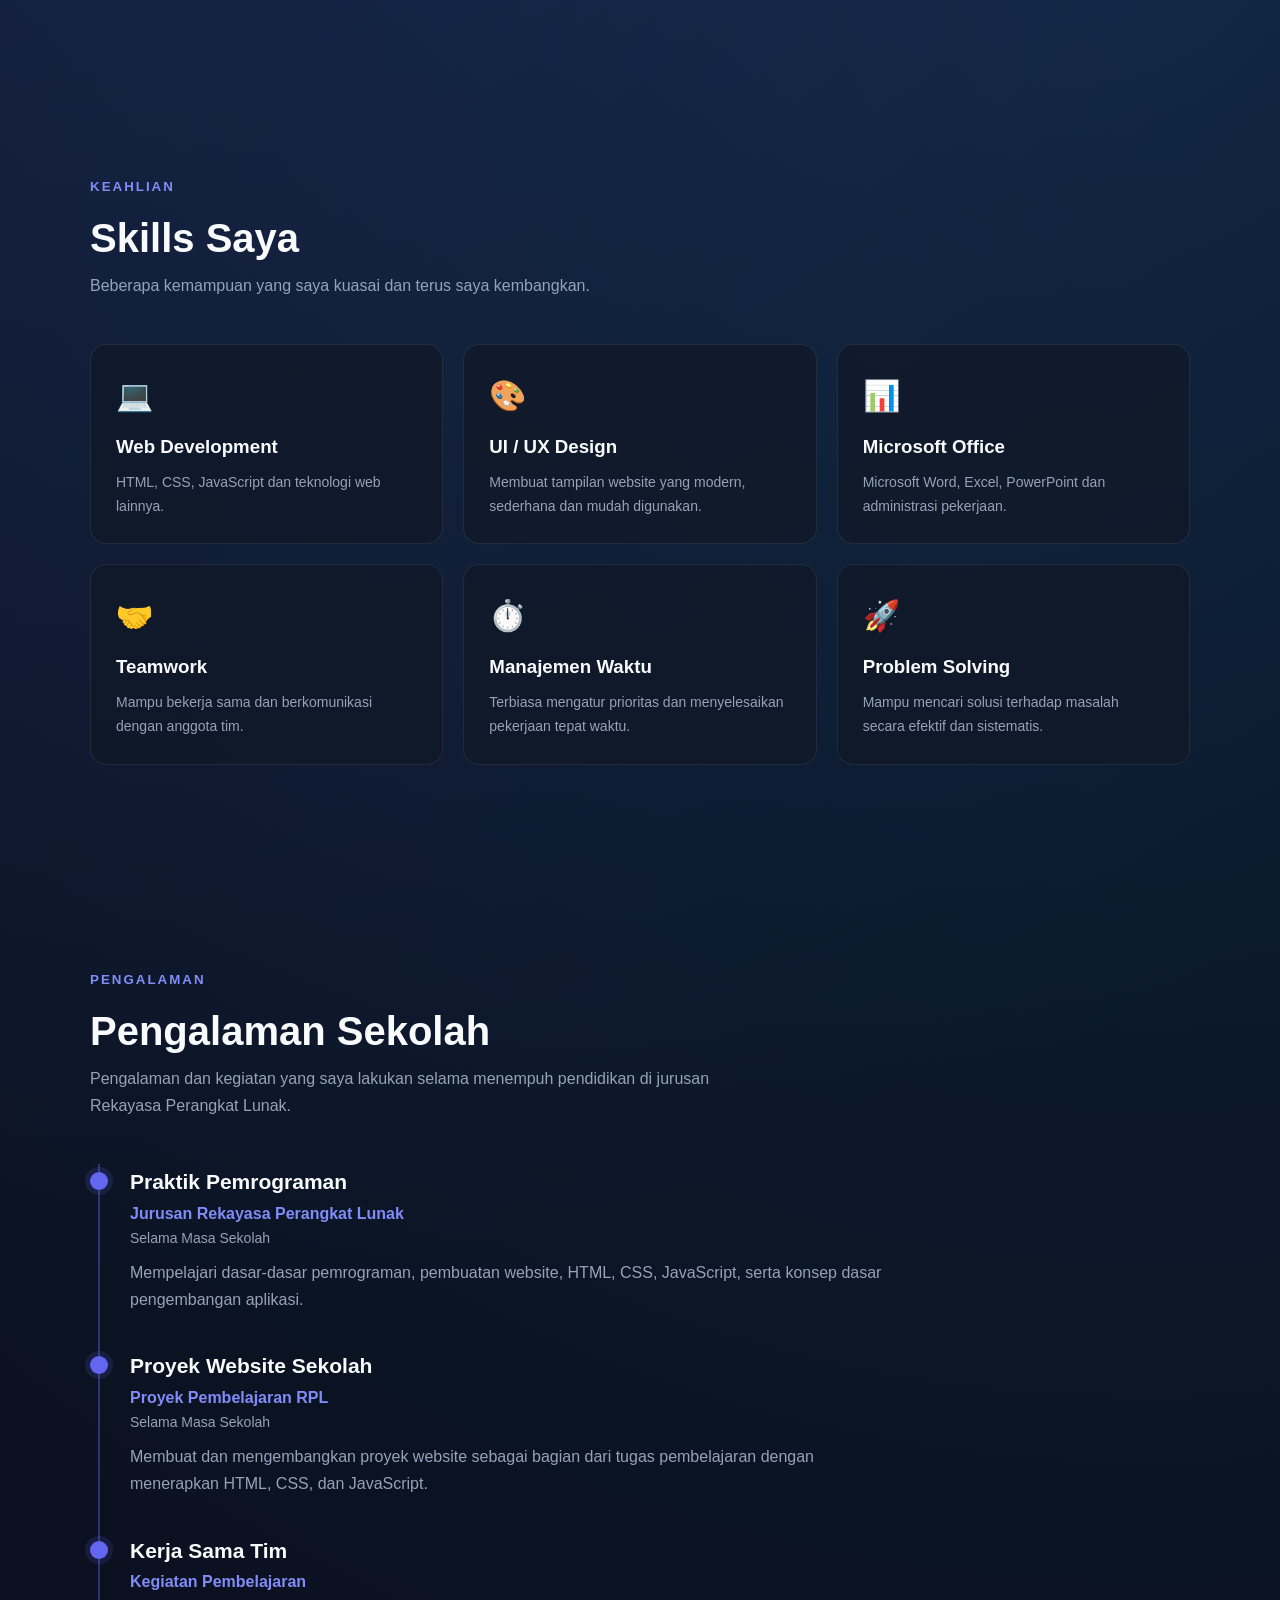
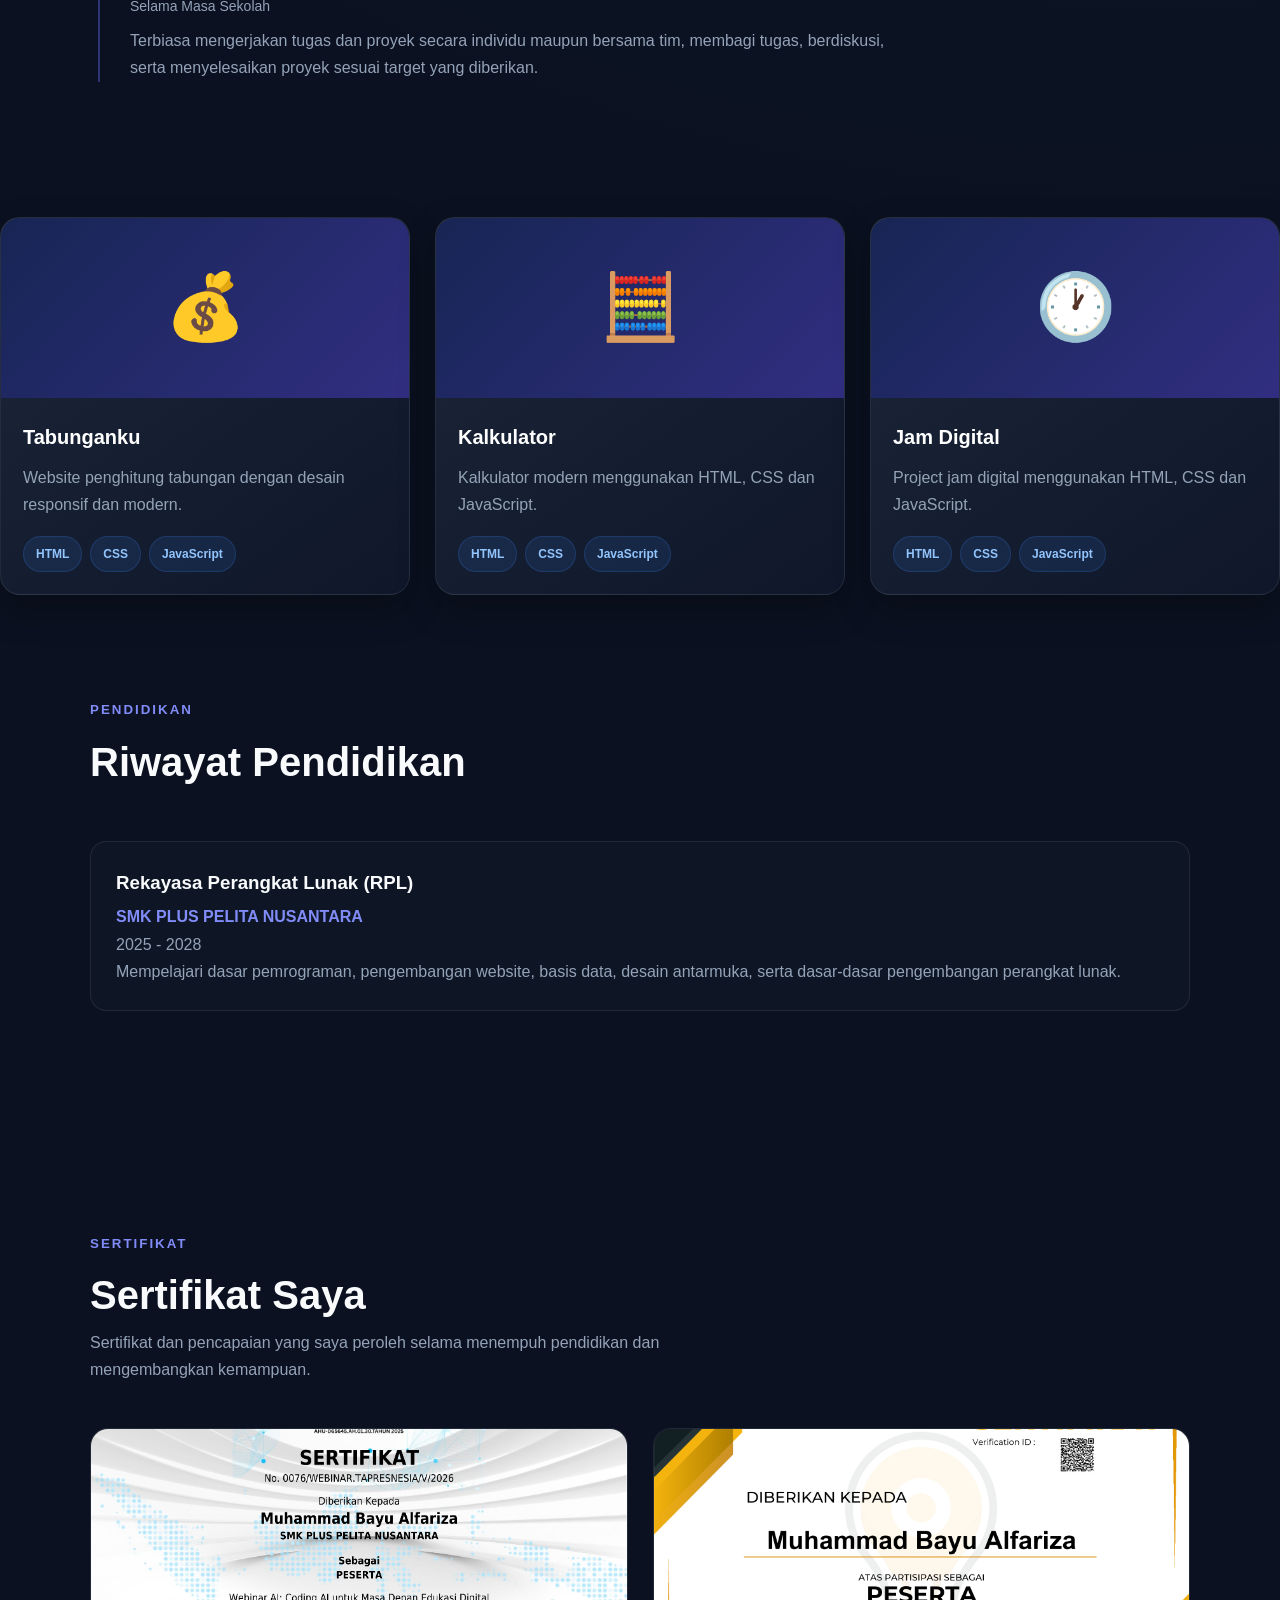
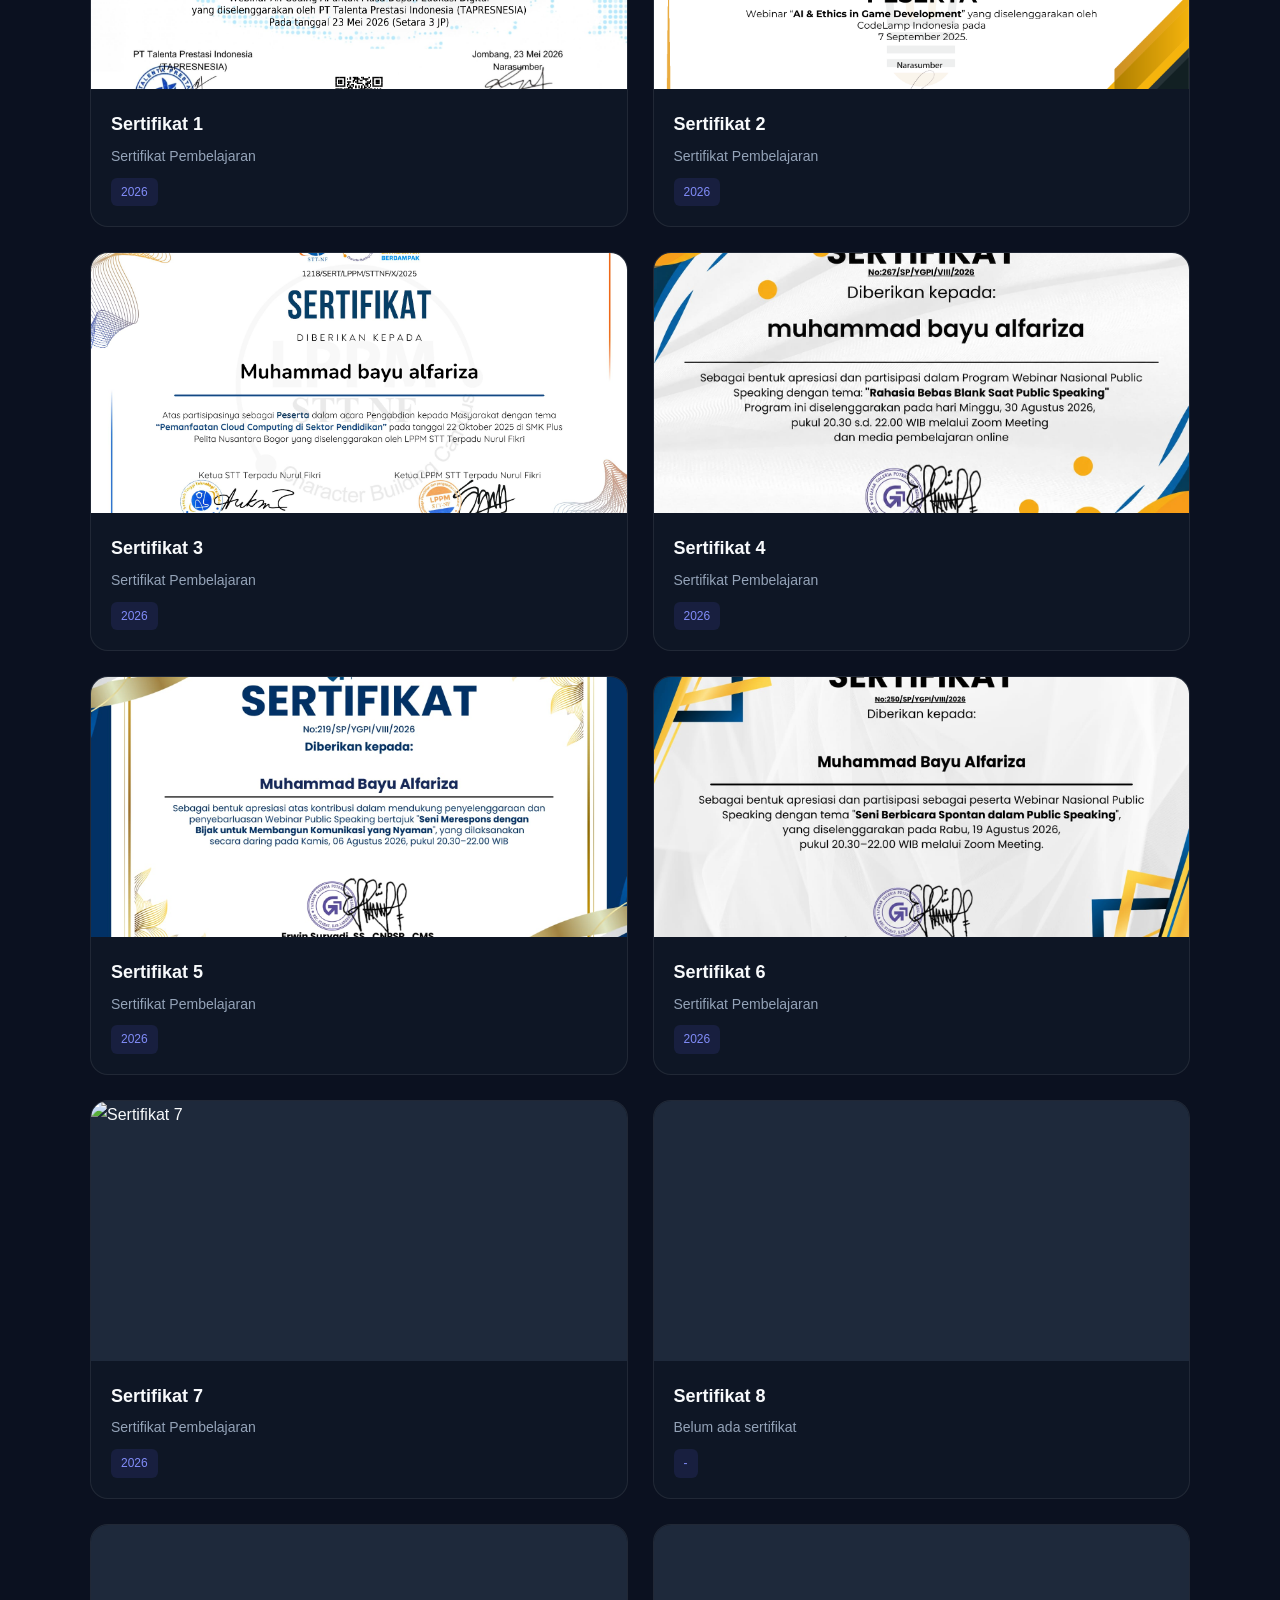
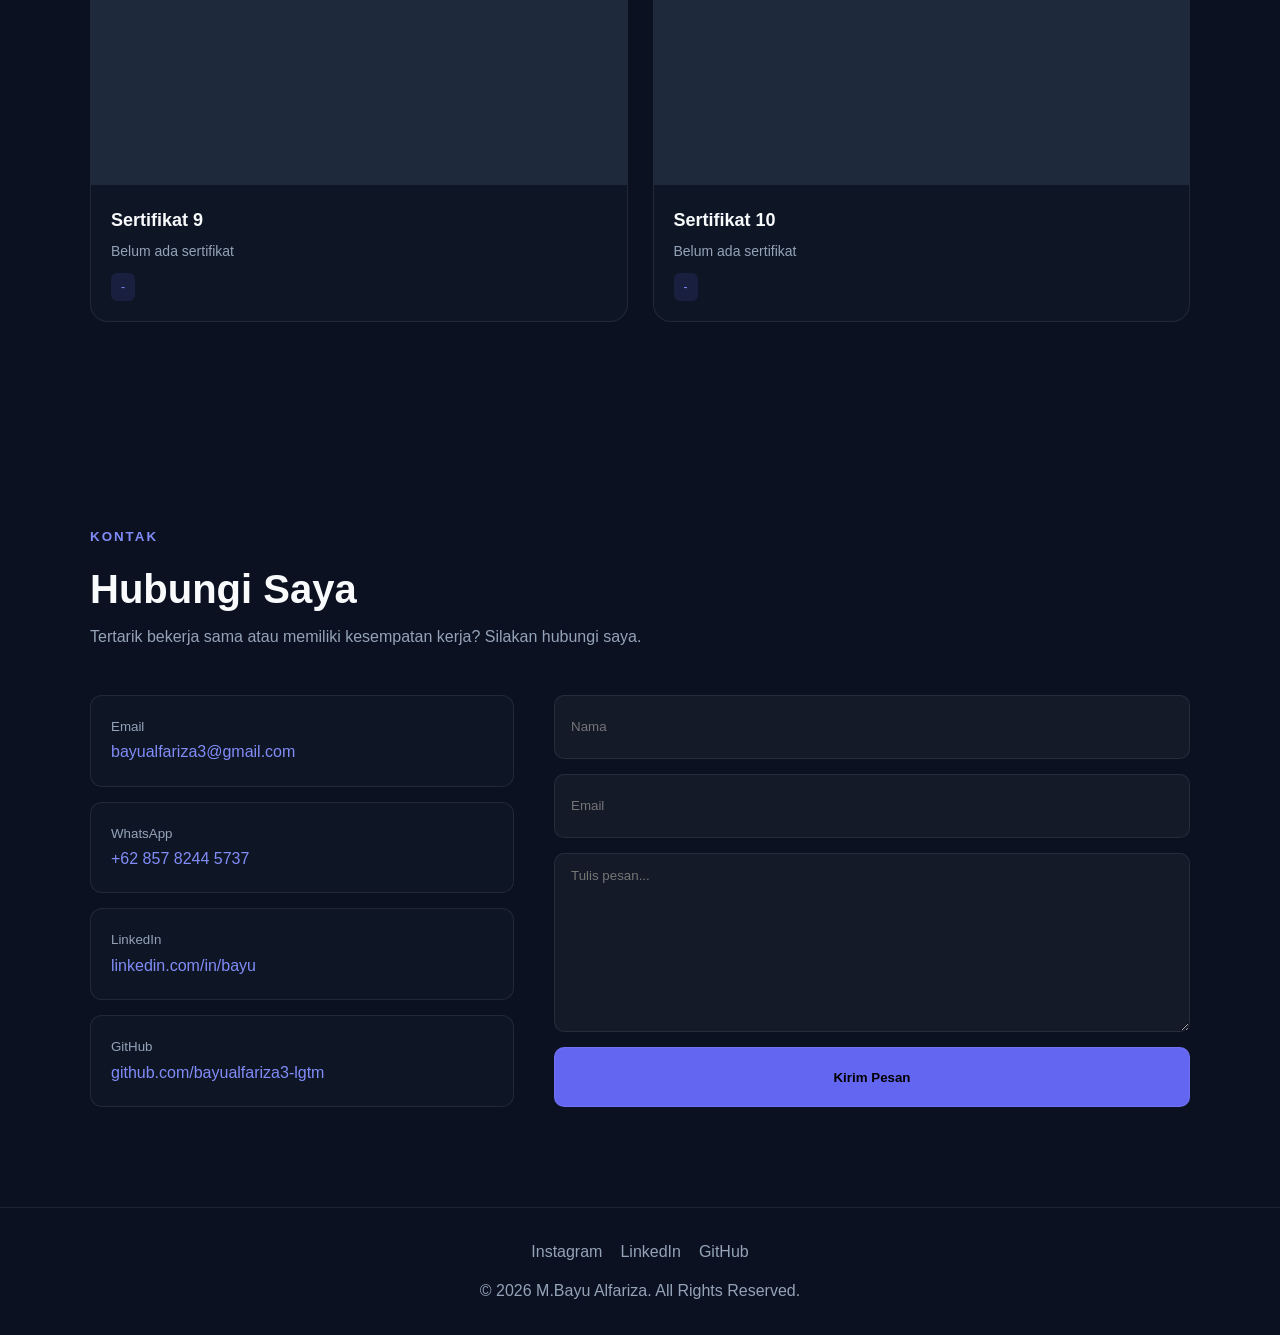
==== commit b96c406f: "Update index.html" ====
--- a/index.html
+++ b/index.html
@@ -645,13 +645,16 @@
         <div class="certificate-card">
 
           <div class="certificate-image">
-            <!-- Tempat foto sertifikat 7 -->
+            <img 
+            src="7.jpeg"
+            alt="Sertifikat 7"
+            onclick="openCertificate(this.src)">
           </div>
 
           <div class="certificate-content">
             <h3>Sertifikat 7</h3>
-            <p>Belum ada sertifikat</p>
-            <span>-</span>
+            <p>Sertifikat Pembelajaran</p>
+            <span>2026</span>
           </div>
 
         </div>
@@ -788,8 +791,8 @@
 
           <div class="contact-item">
             <small>GitHub</small>
-            <a href="#" target="_blank">
-              github.com/bayu
+            <a href="https://github.com/bayualfariza3-lgtm" target="_blank">
+              github.com/bayualfariza3-lgtm
             </a>
           </div>
 
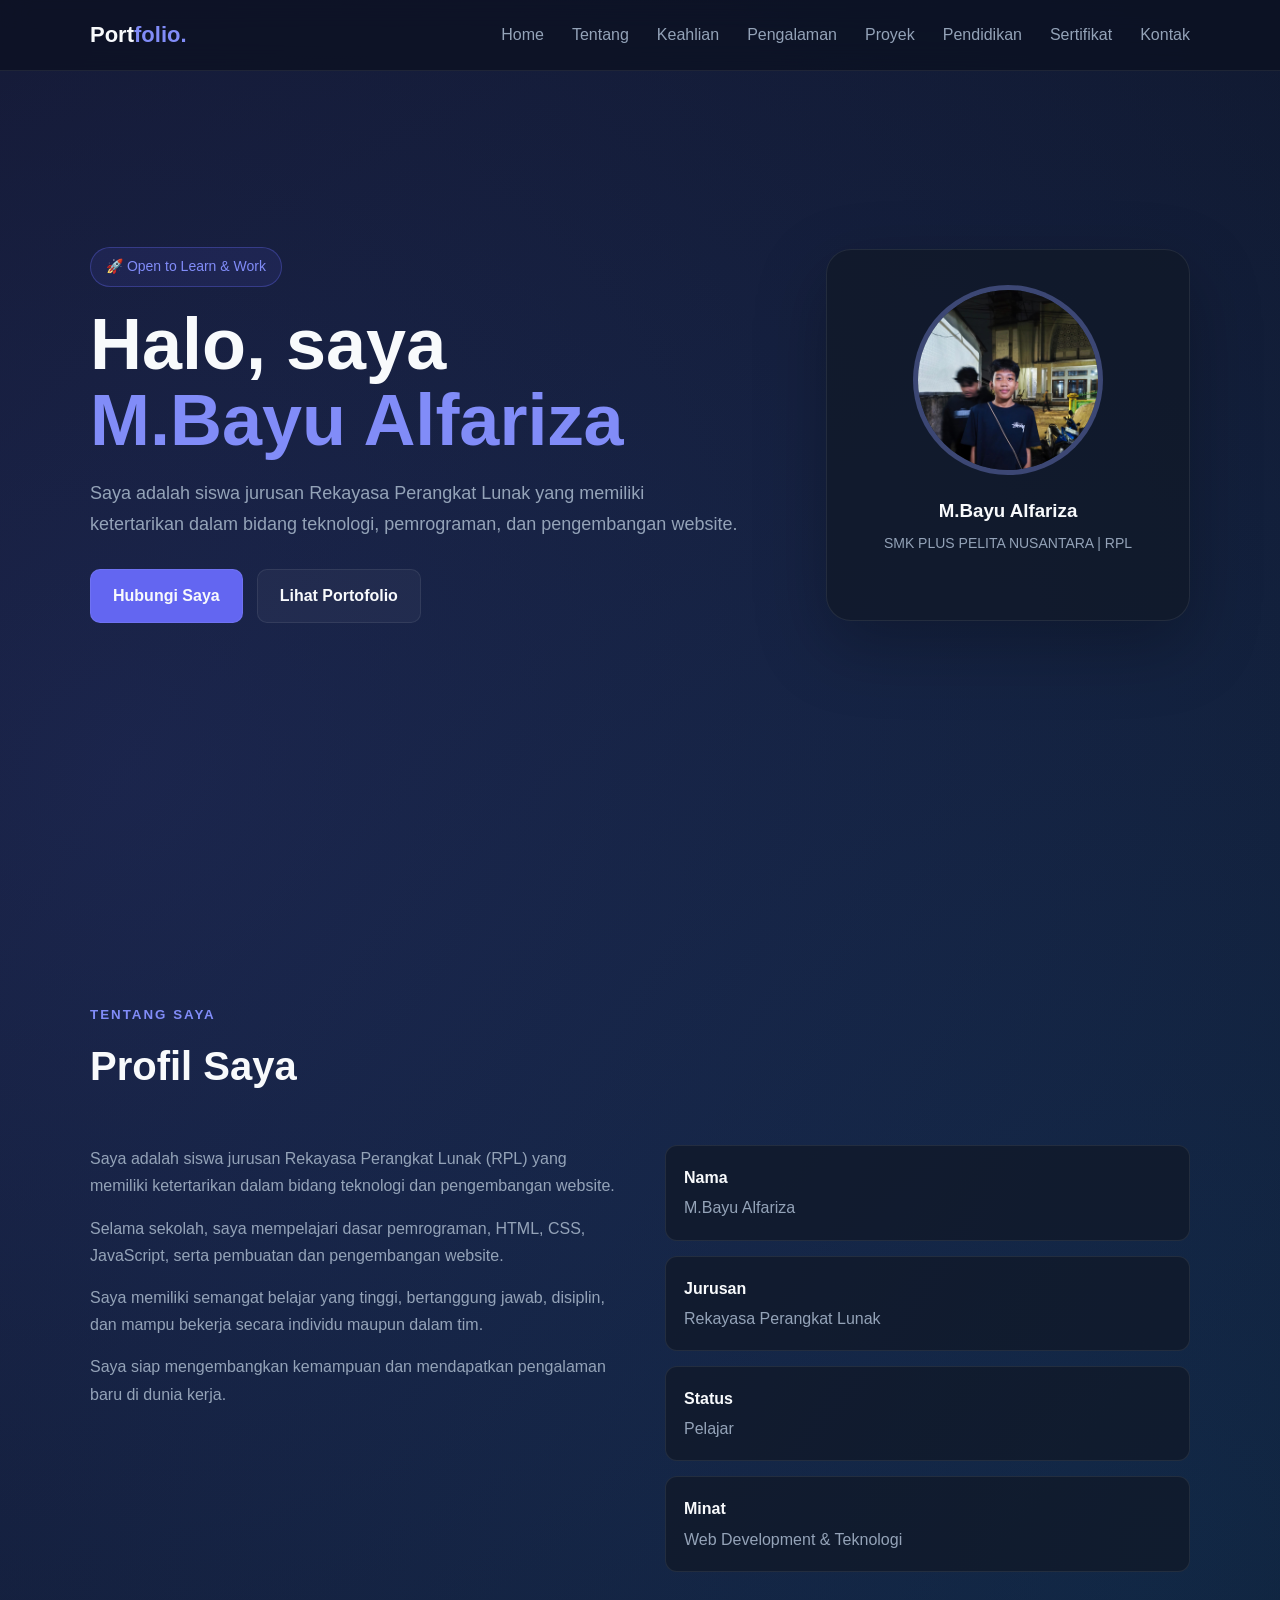
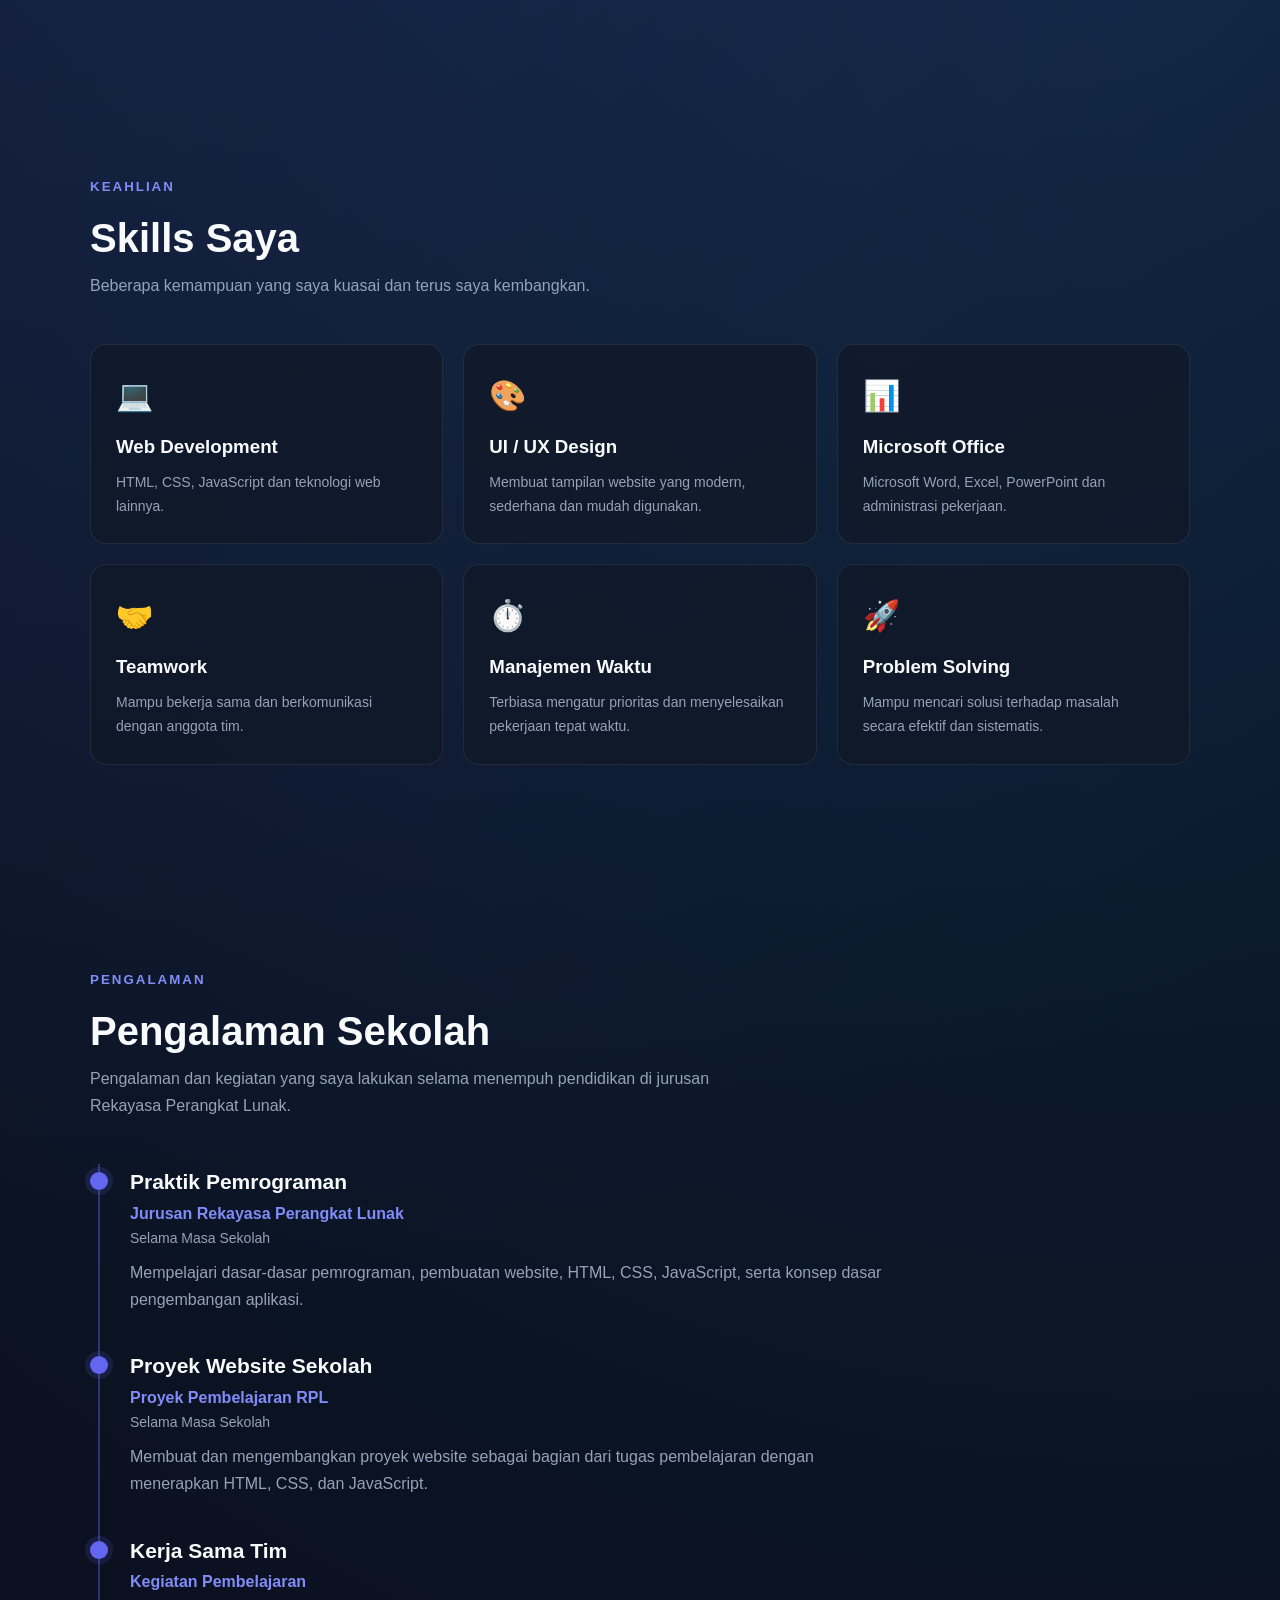
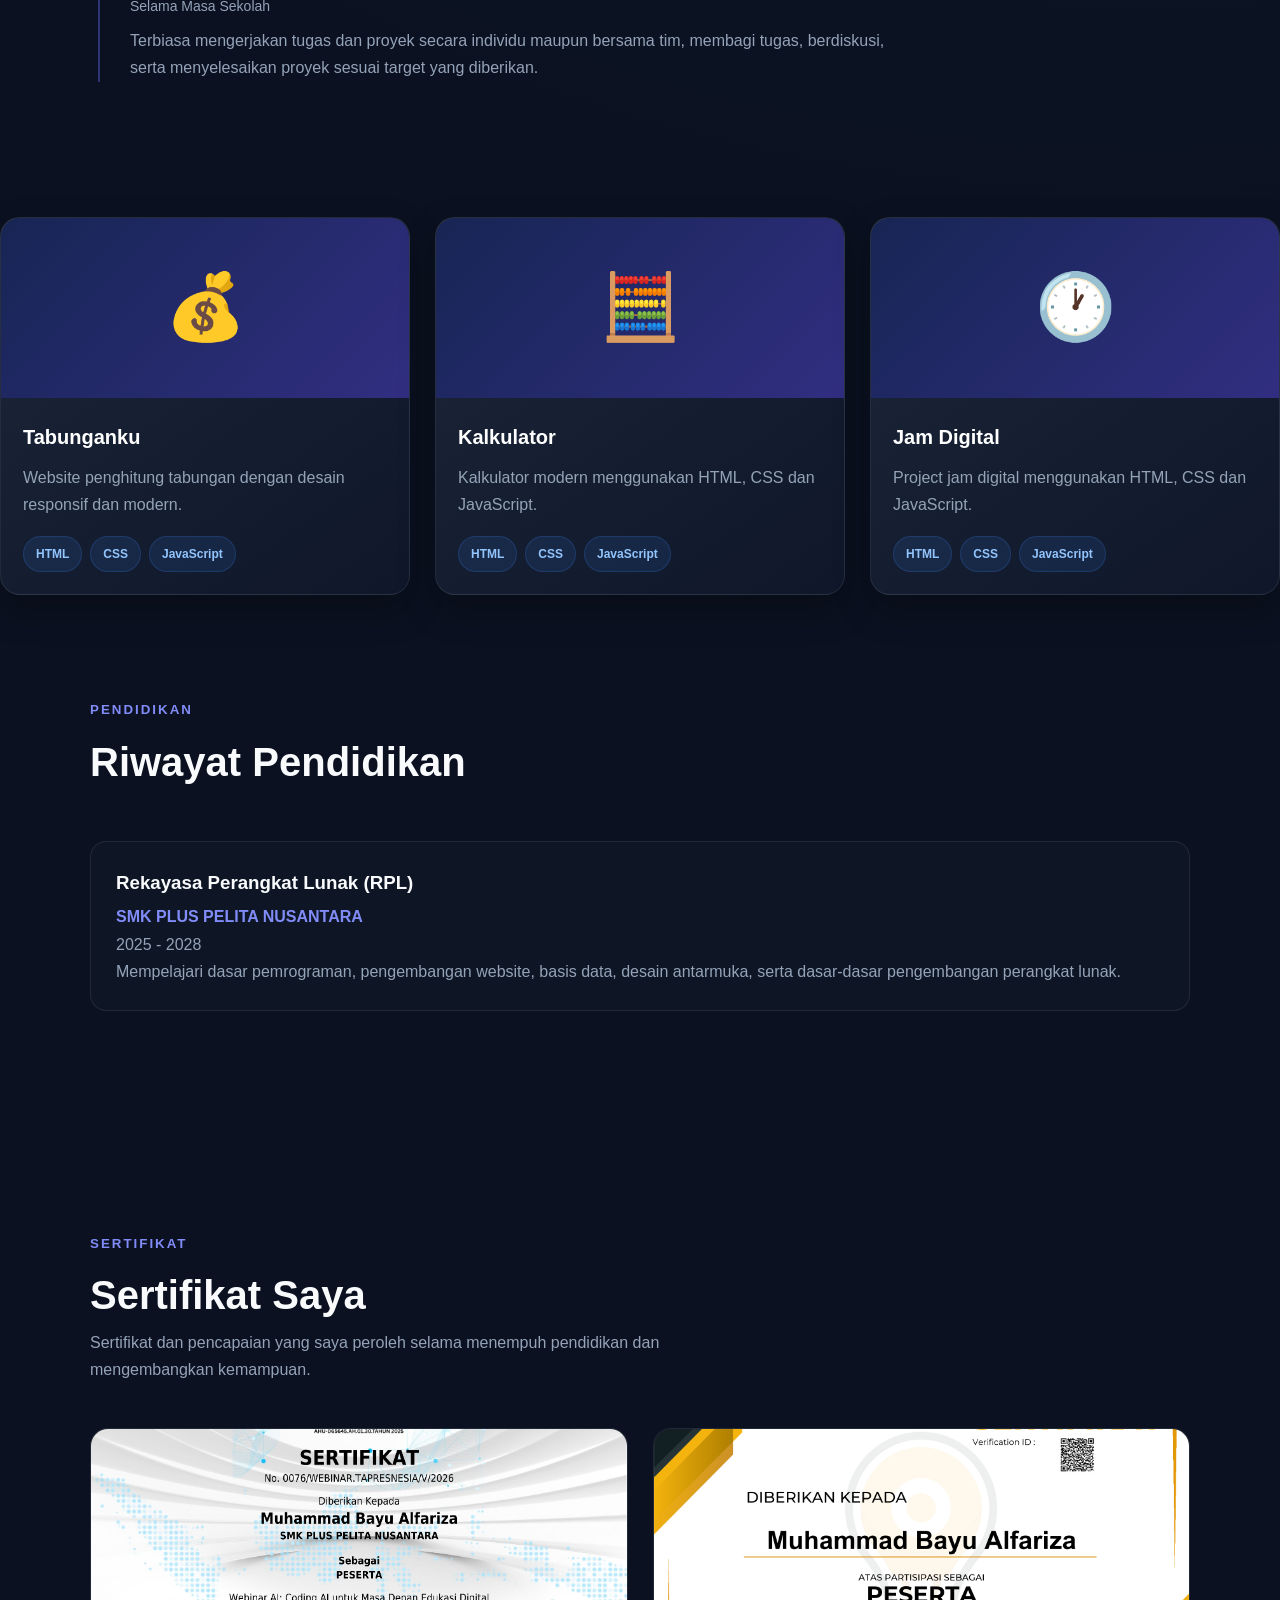
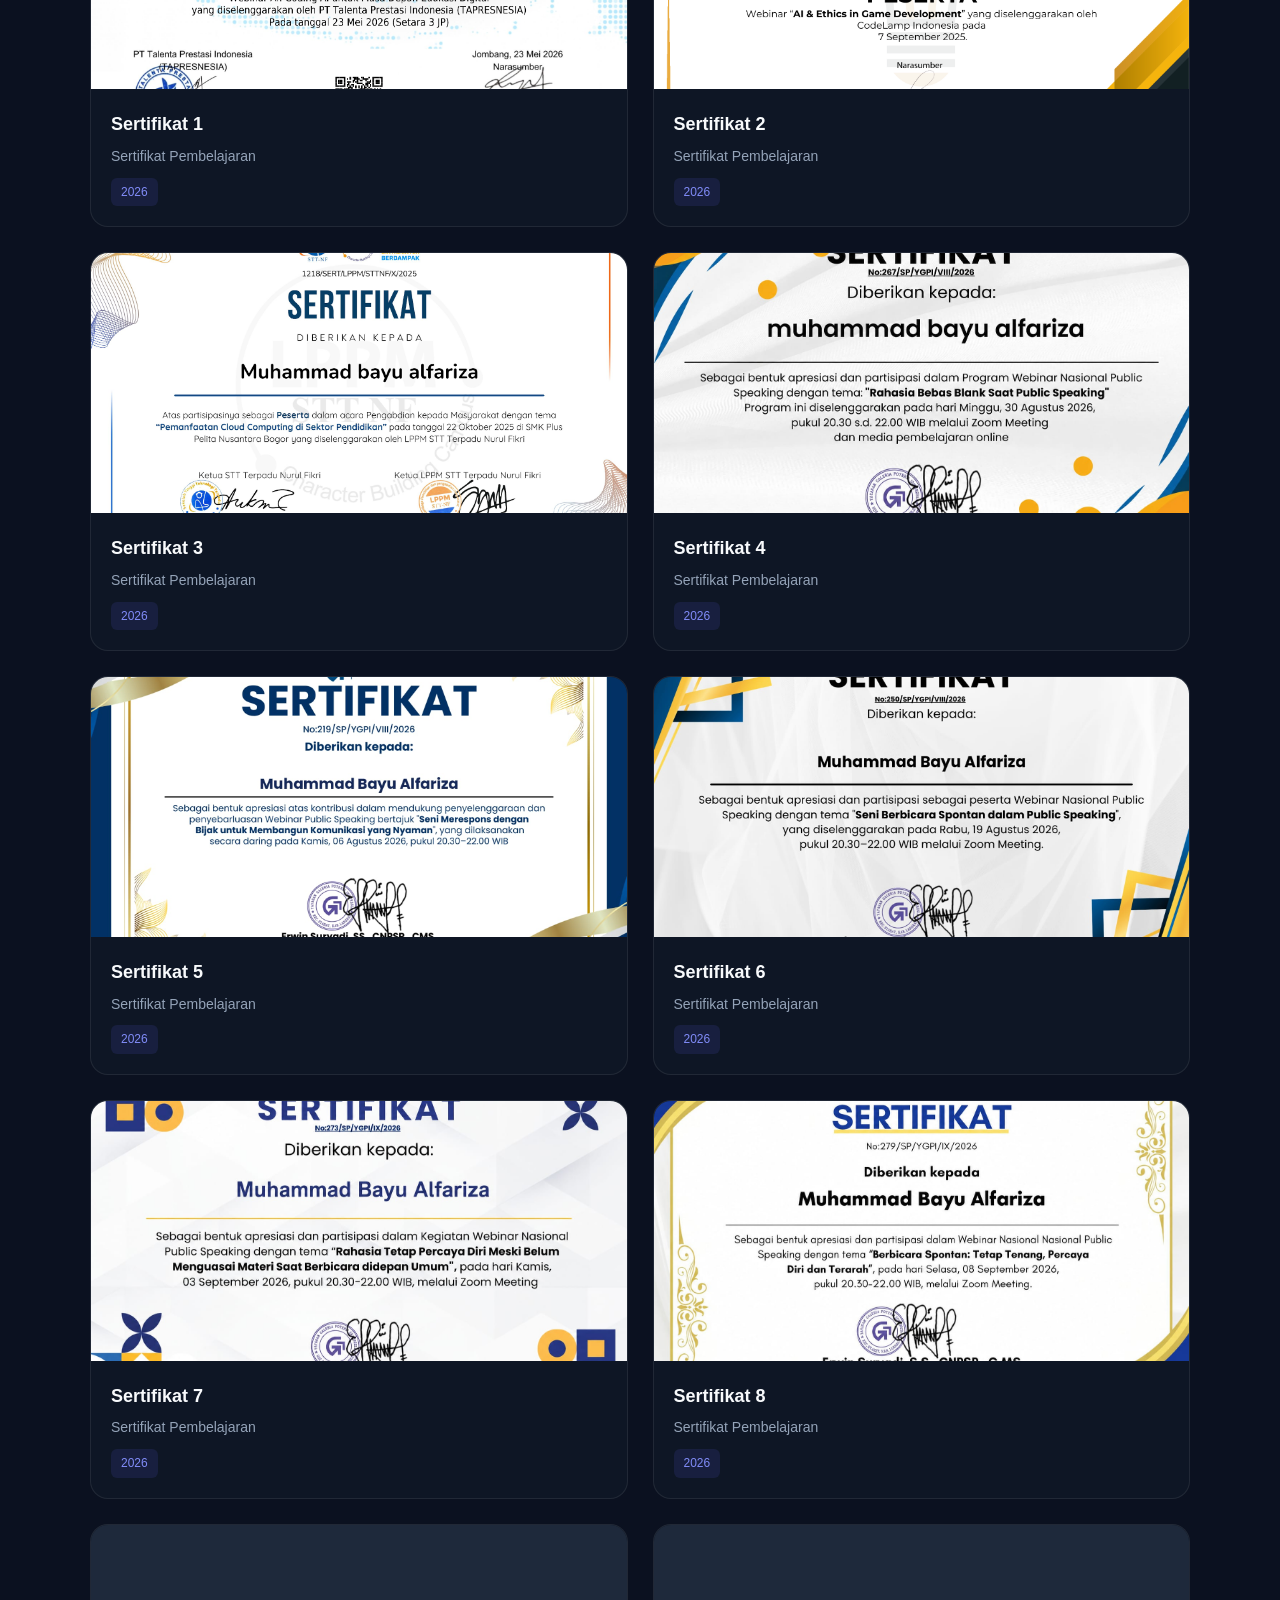
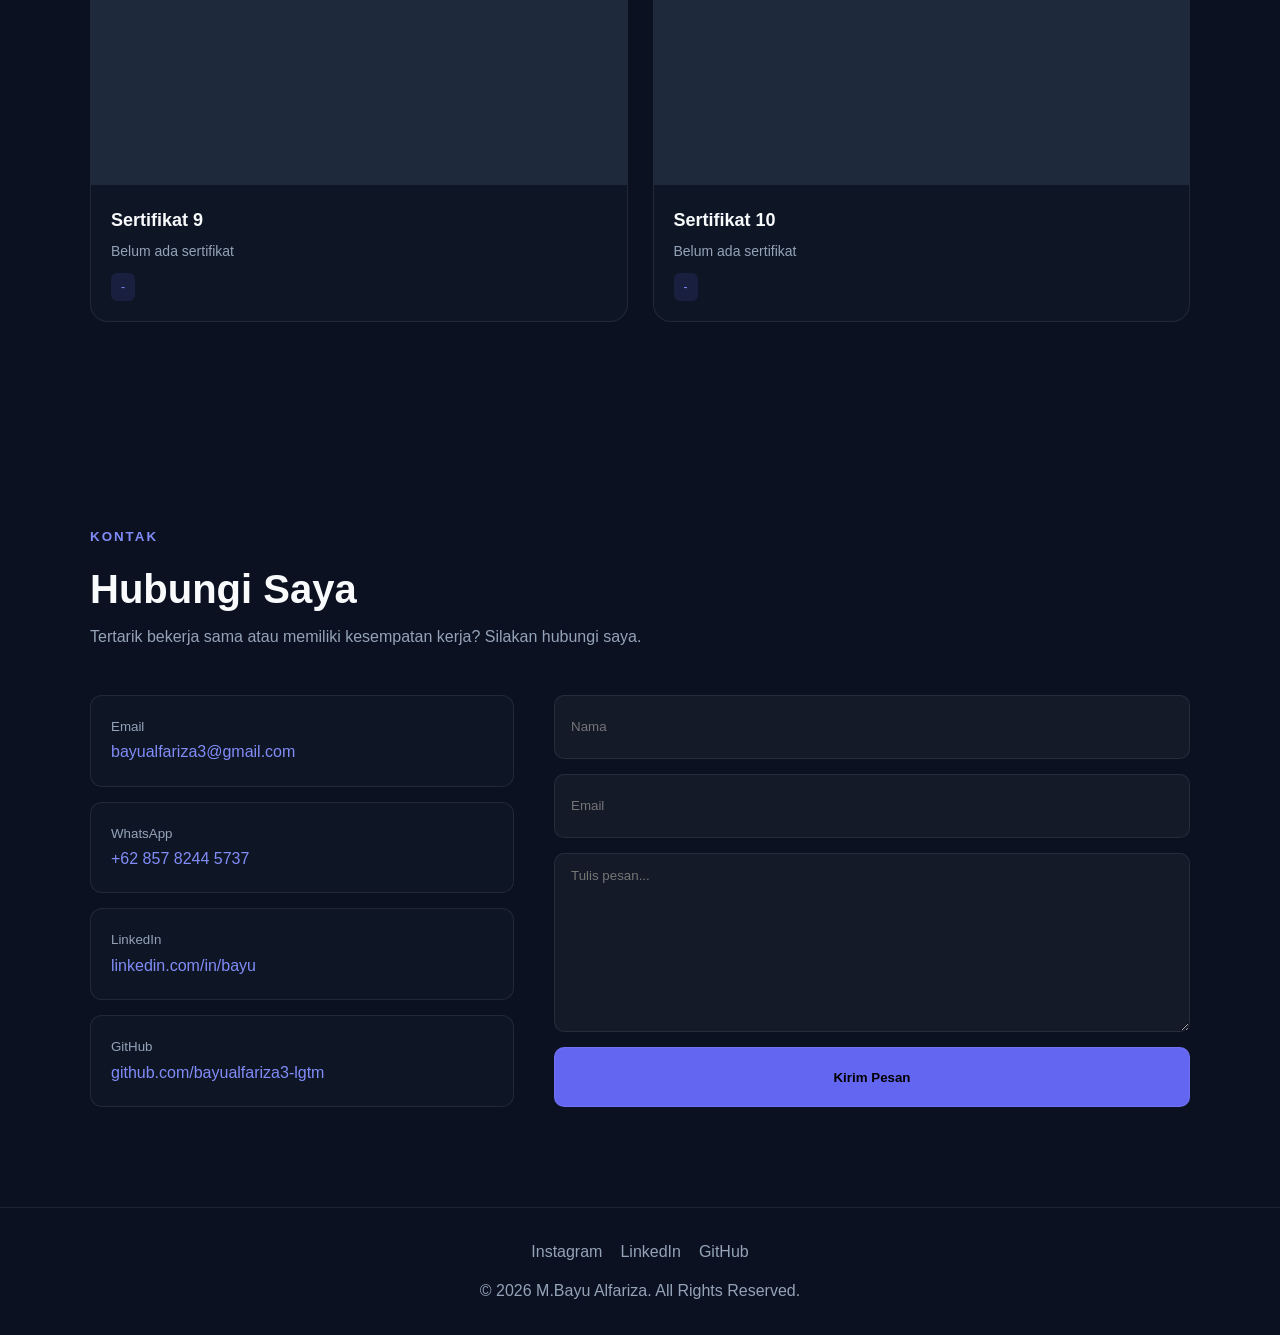
==== commit 1700a595: "Update index.html" ====
--- a/index.html
+++ b/index.html
@@ -664,13 +664,16 @@
         <div class="certificate-card">
 
           <div class="certificate-image">
-            <!-- Tempat foto sertifikat 8 -->
+            <img 
+            src="s8.jpeg" 
+            alt="Sertifikat 8"
+            onclick="openCertificate(this.src)">      
           </div>
 
           <div class="certificate-content">
             <h3>Sertifikat 8</h3>
-            <p>Belum ada sertifikat</p>
-            <span>-</span>
+            <p>Sertifikat Pembelajaran</p>
+            <span>2026</span>
           </div>
 
         </div>
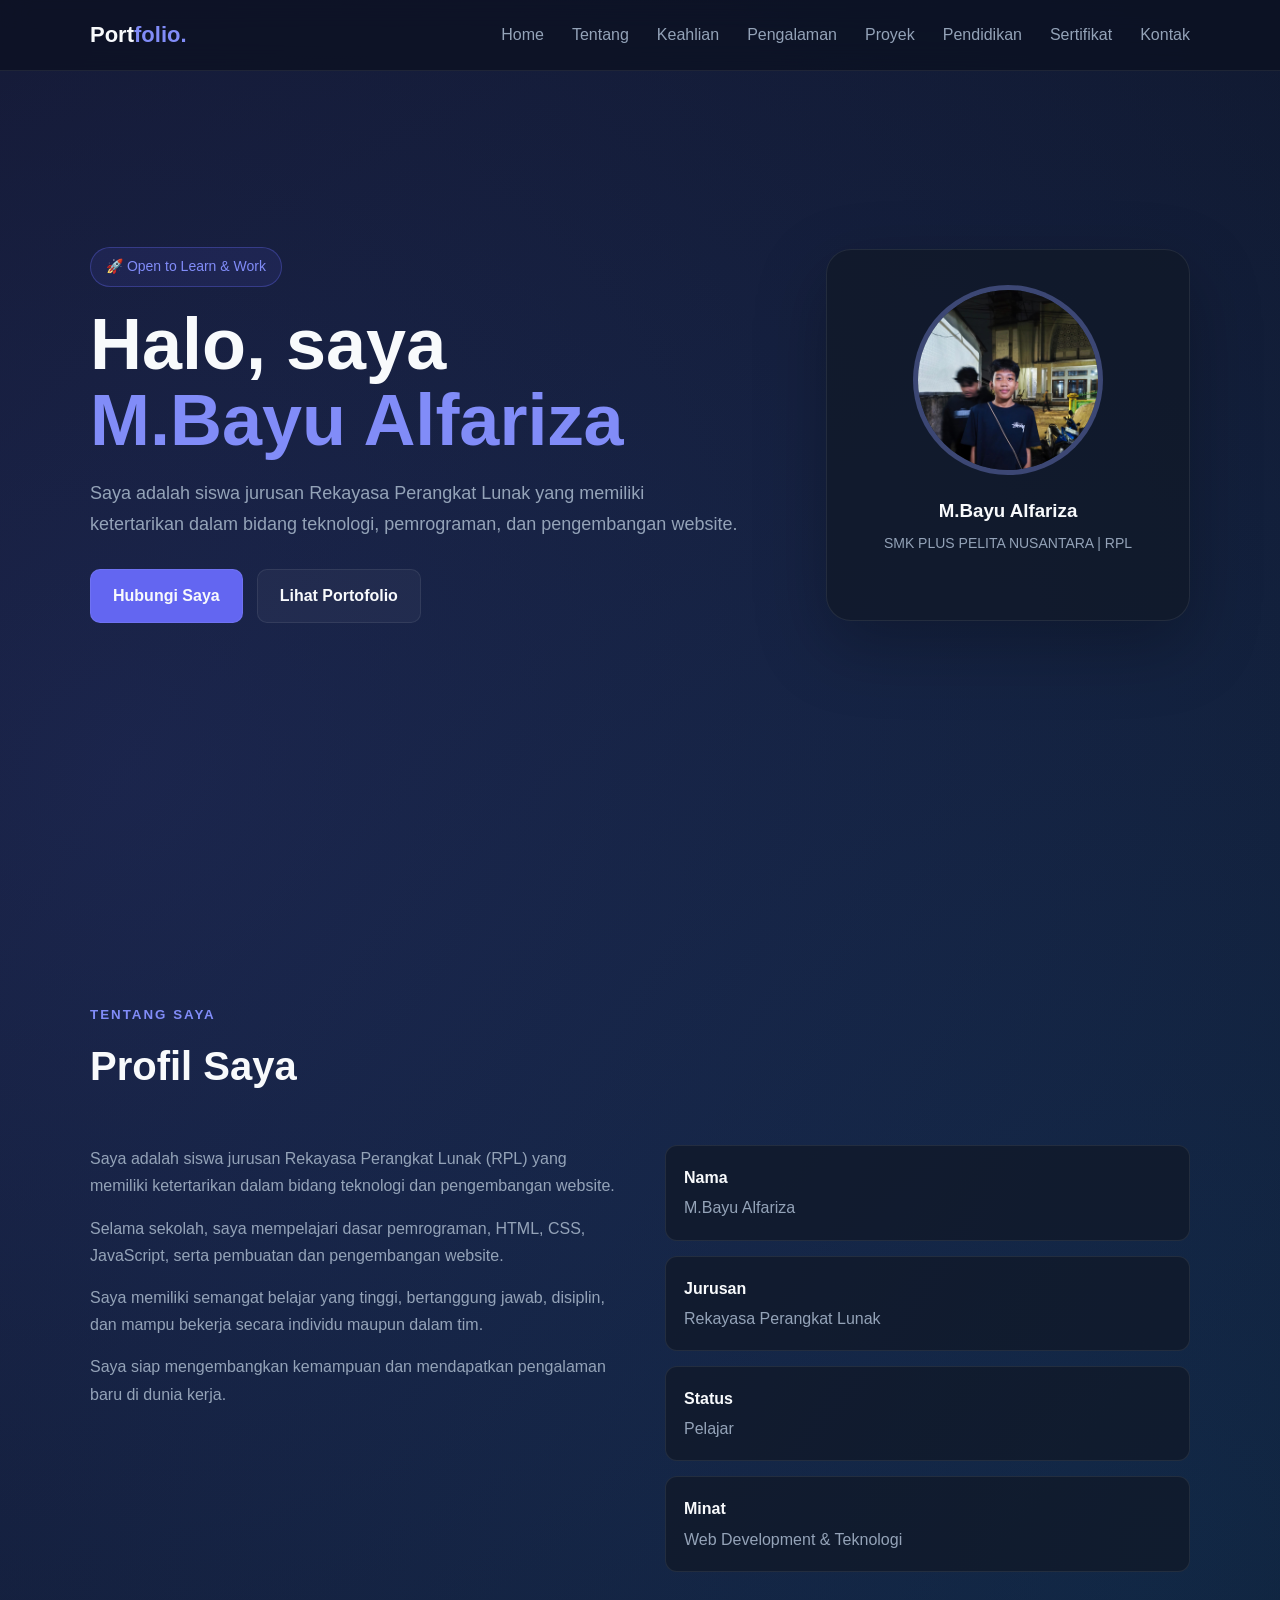
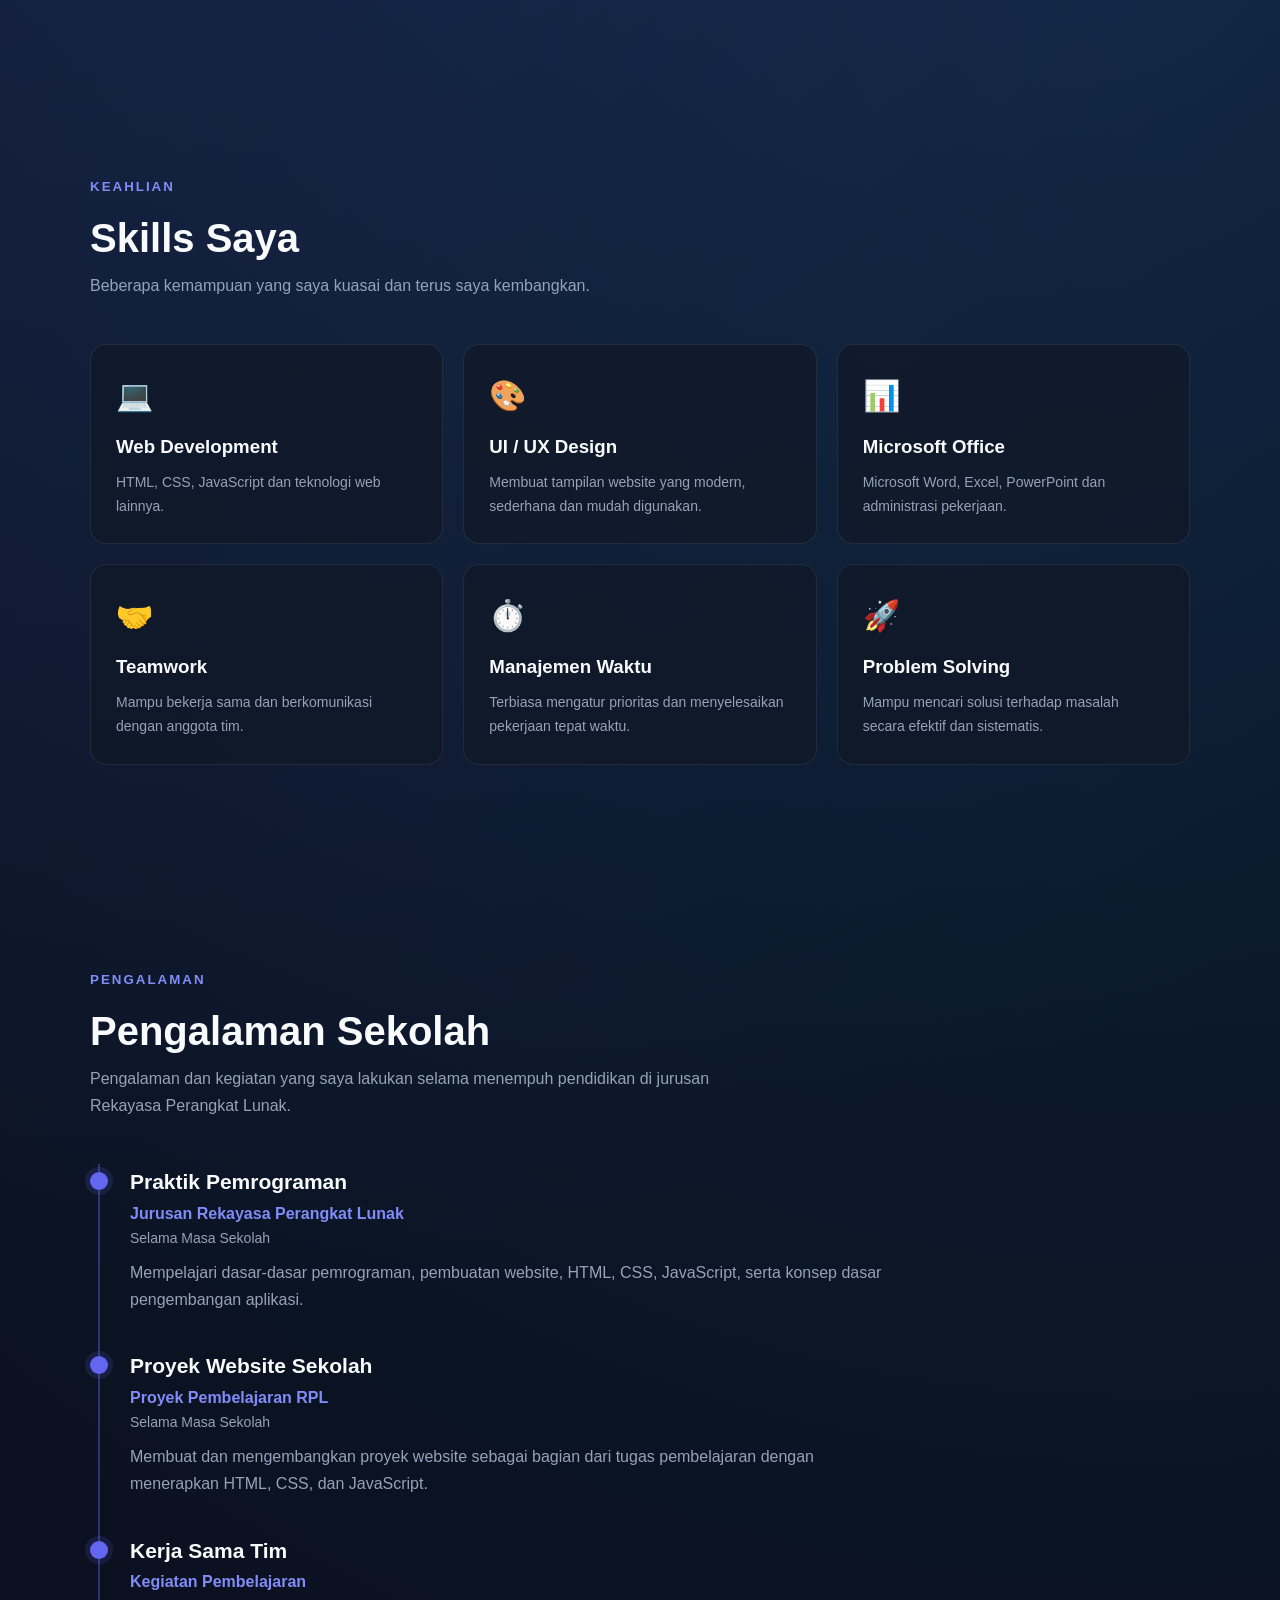
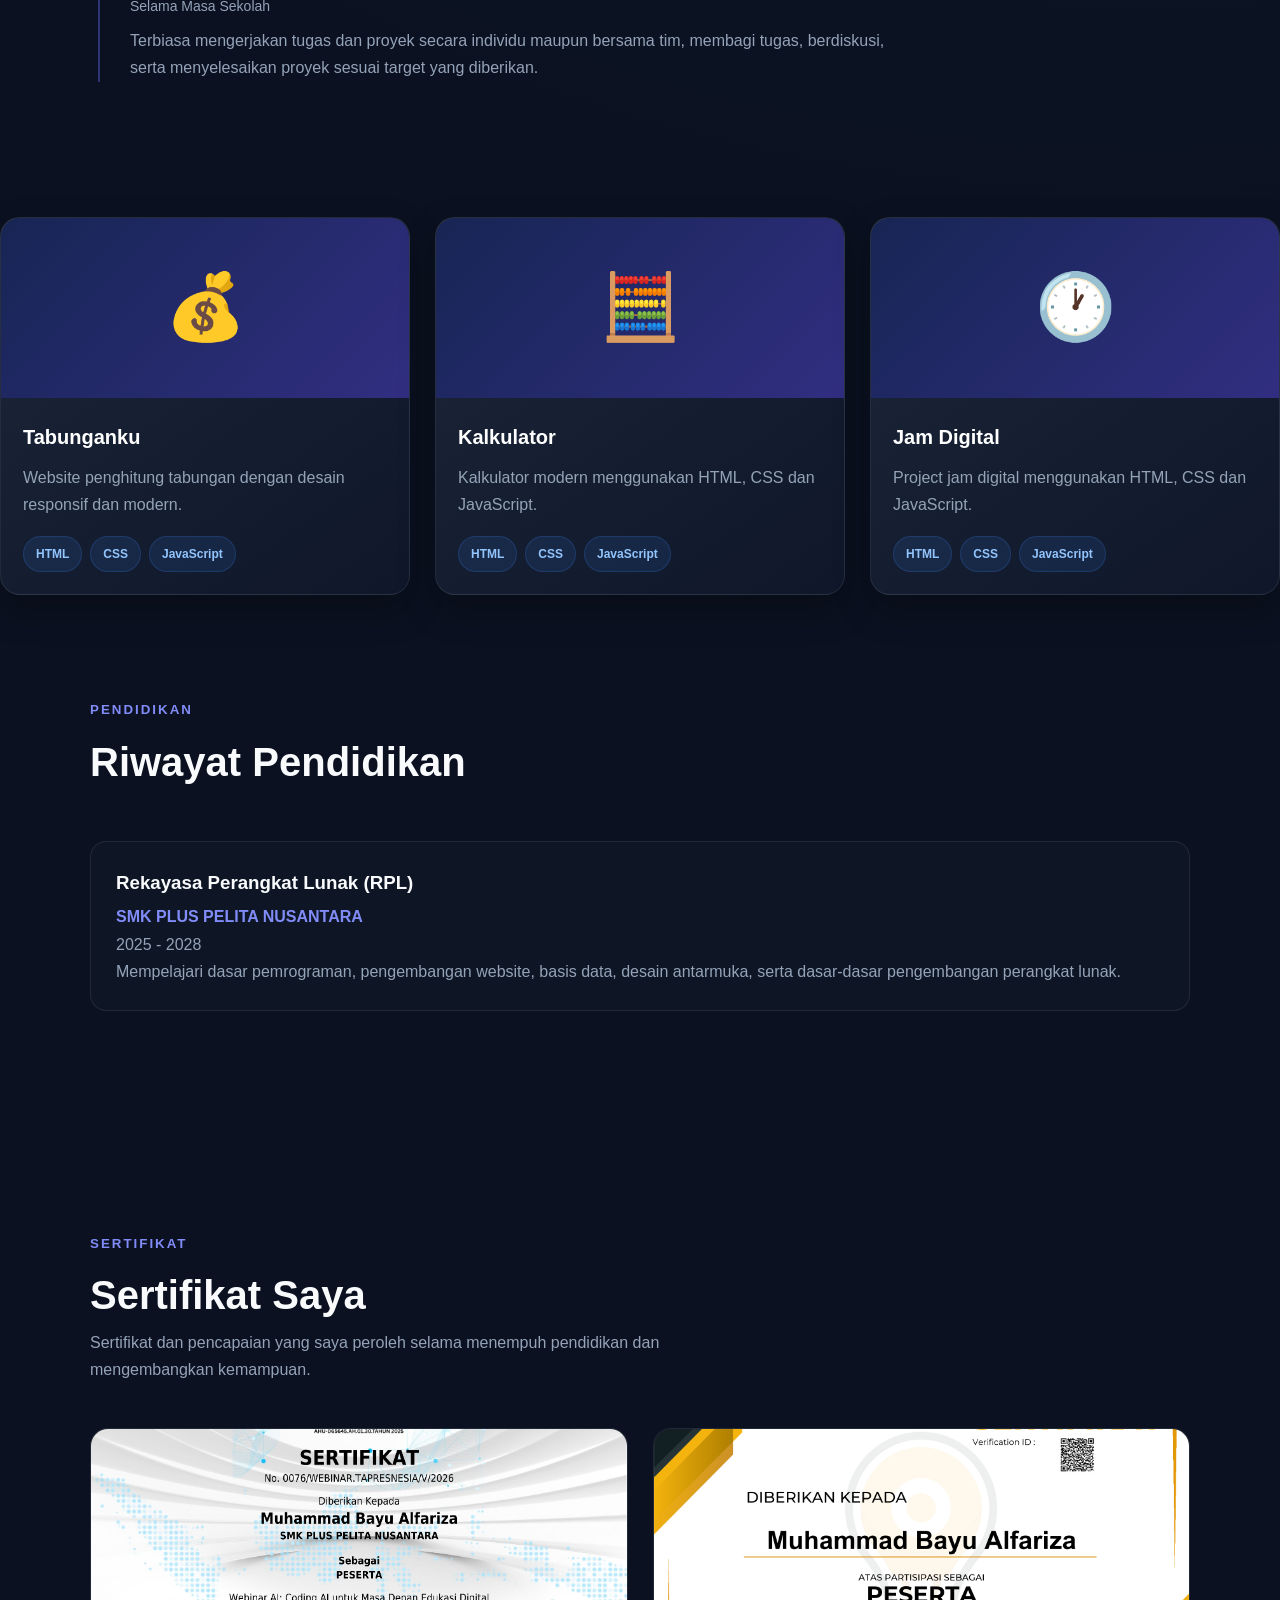
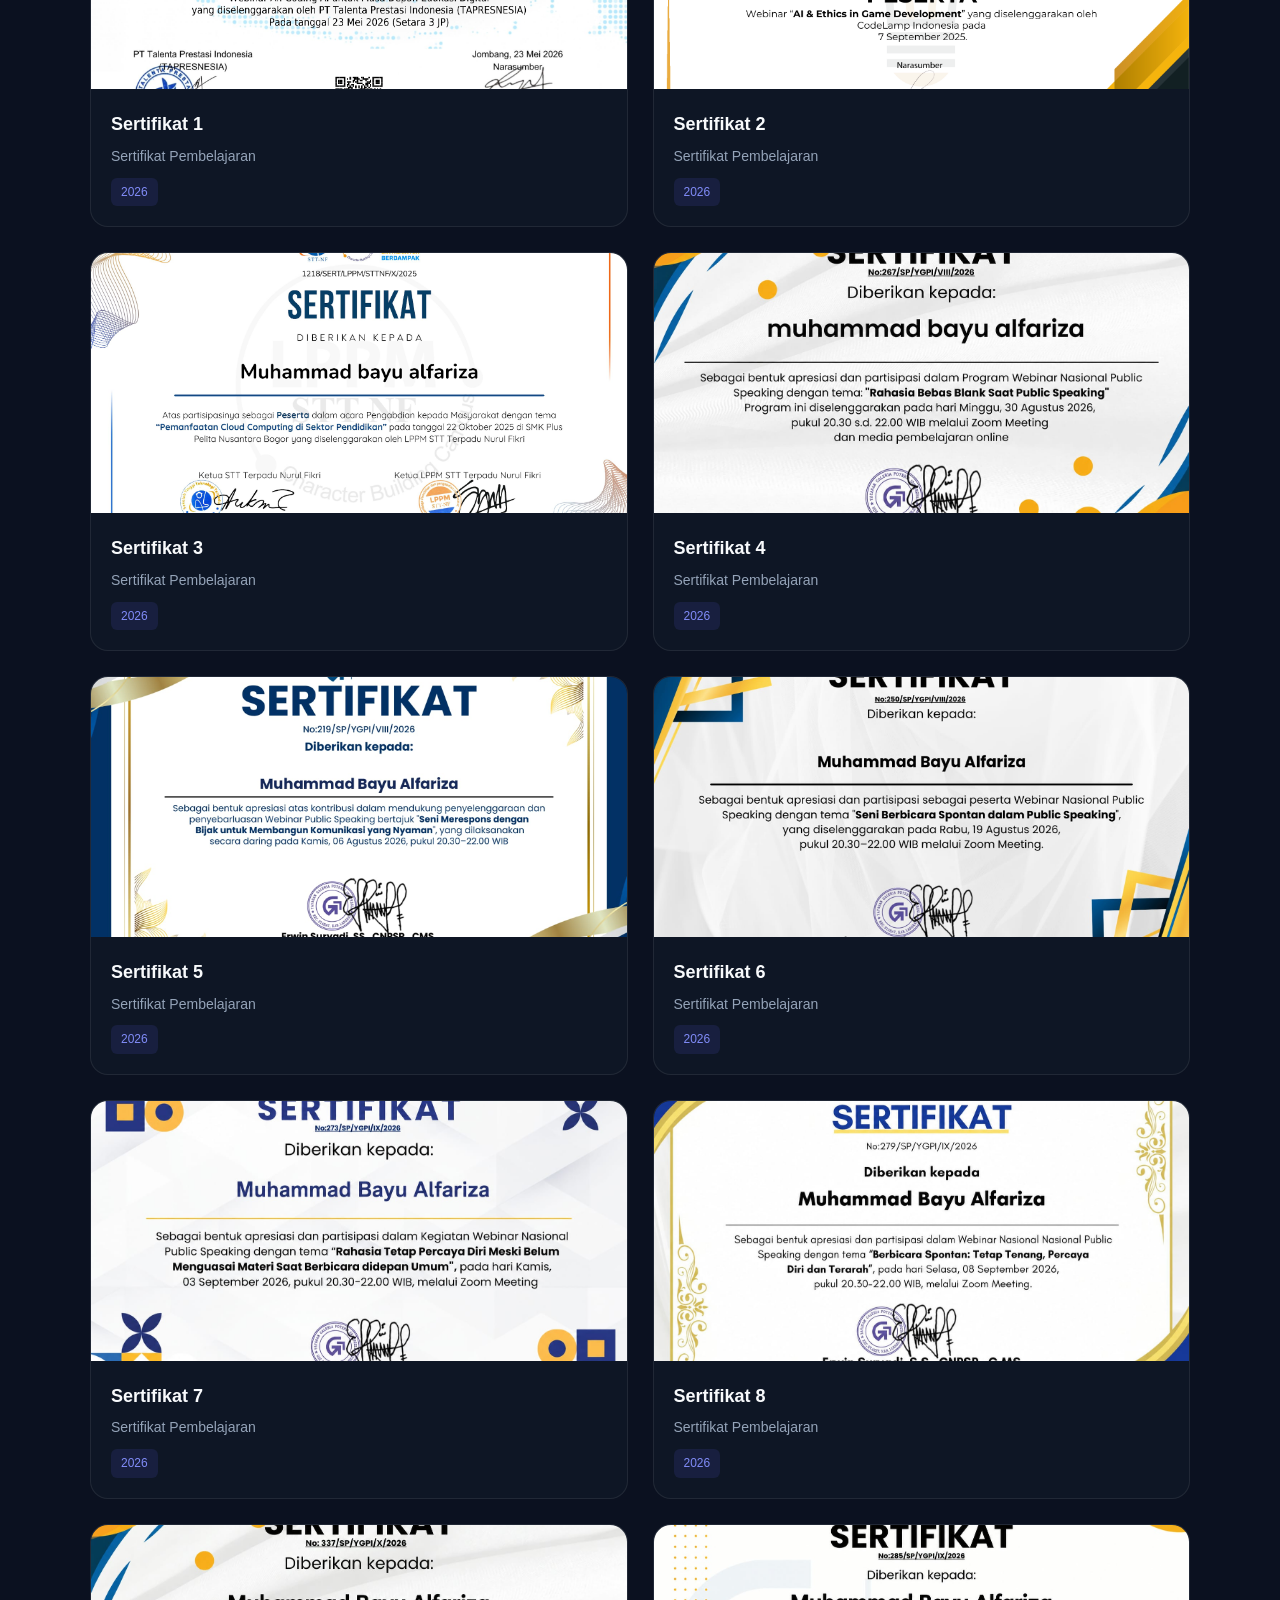
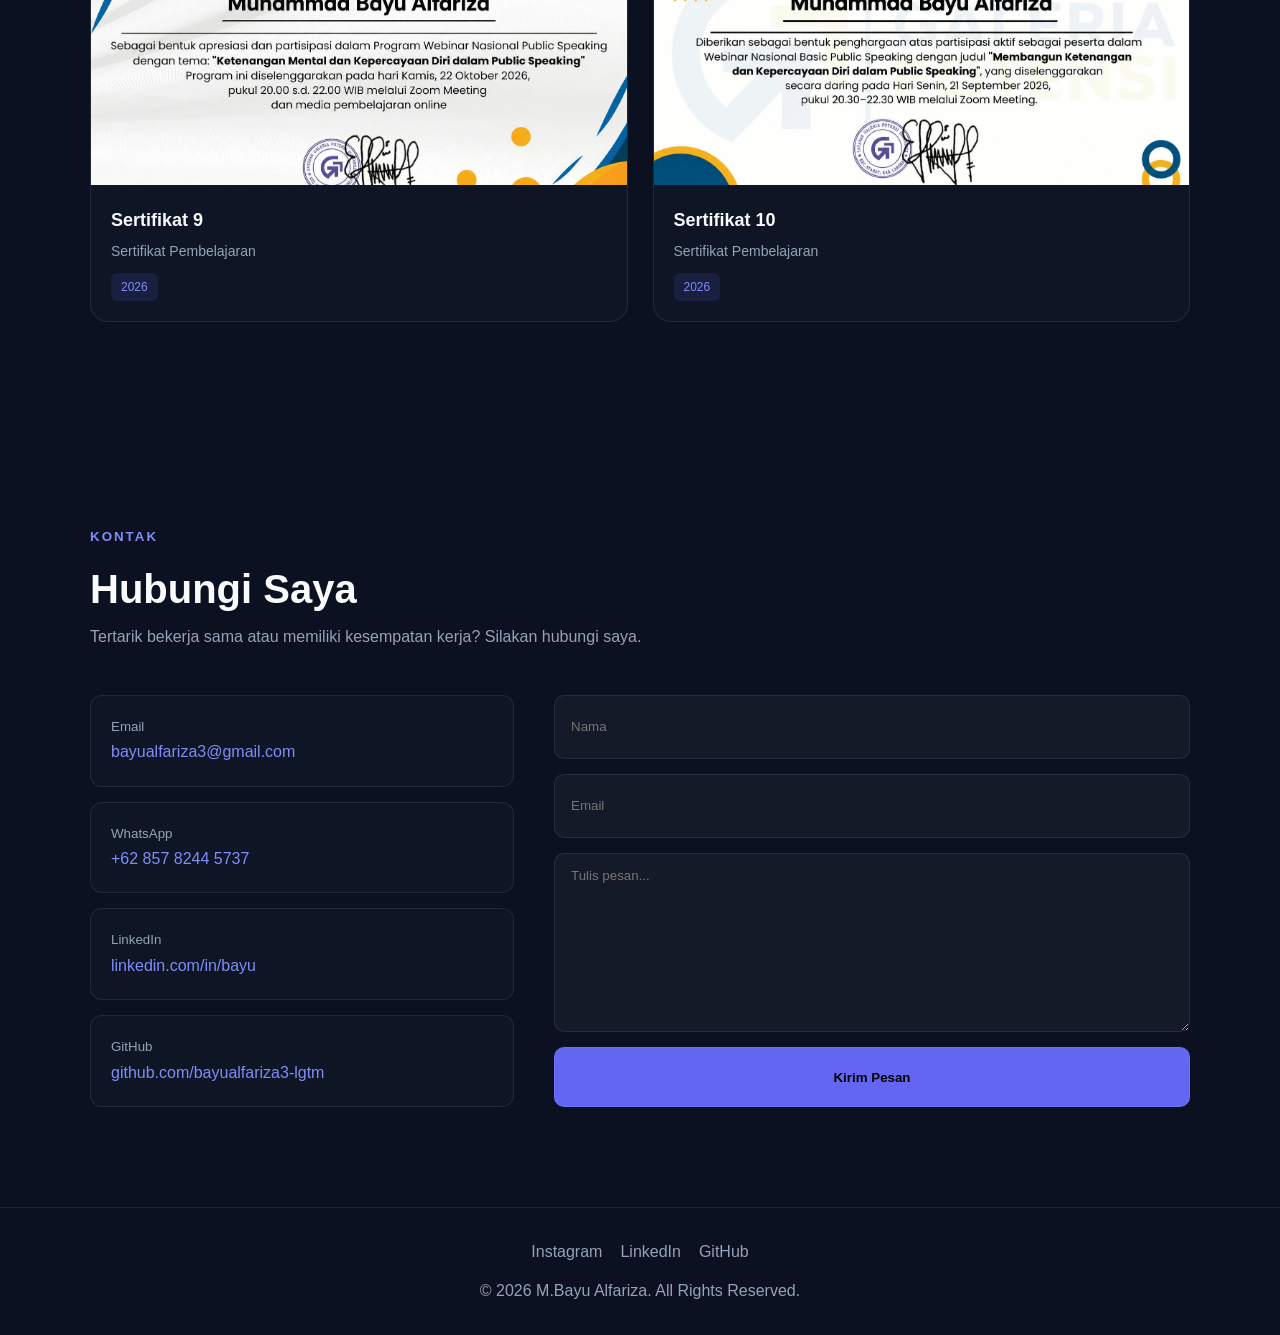
==== commit 48ce4503: "Update index.html" ====
--- a/index.html
+++ b/index.html
@@ -681,15 +681,17 @@
 
         <!-- Sertifikat 9 -->
         <div class="certificate-card">
-
-          <div class="certificate-image">
-            <!-- Tempat foto sertifikat 9 -->
+  
+          <div class="certificate-image">
+                      <img src="g.jpeg" 
+            alt="Sertifikat 9"
+            onclick="openCertificate(this.src)"> 
           </div>
 
           <div class="certificate-content">
             <h3>Sertifikat 9</h3>
-            <p>Belum ada sertifikat</p>
-            <span>-</span>
+            <p>Sertifikat Pembelajaran</p>
+            <span>2026</span>
           </div>
 
         </div>
@@ -699,13 +701,15 @@
         <div class="certificate-card">
 
           <div class="certificate-image">
-            <!-- Tempat foto sertifikat 10 -->
+             <img src="s10.jpeg" 
+            alt="Sertifikat 10"
+            onclick="openCertificate(this.src)"> 
           </div>
 
           <div class="certificate-content">
             <h3>Sertifikat 10</h3>
-            <p>Belum ada sertifikat</p>
-            <span>-</span>
+            <p>Sertifikat Pembelajaran</p>
+            <span>2026</span>
           </div>
 
         </div>
